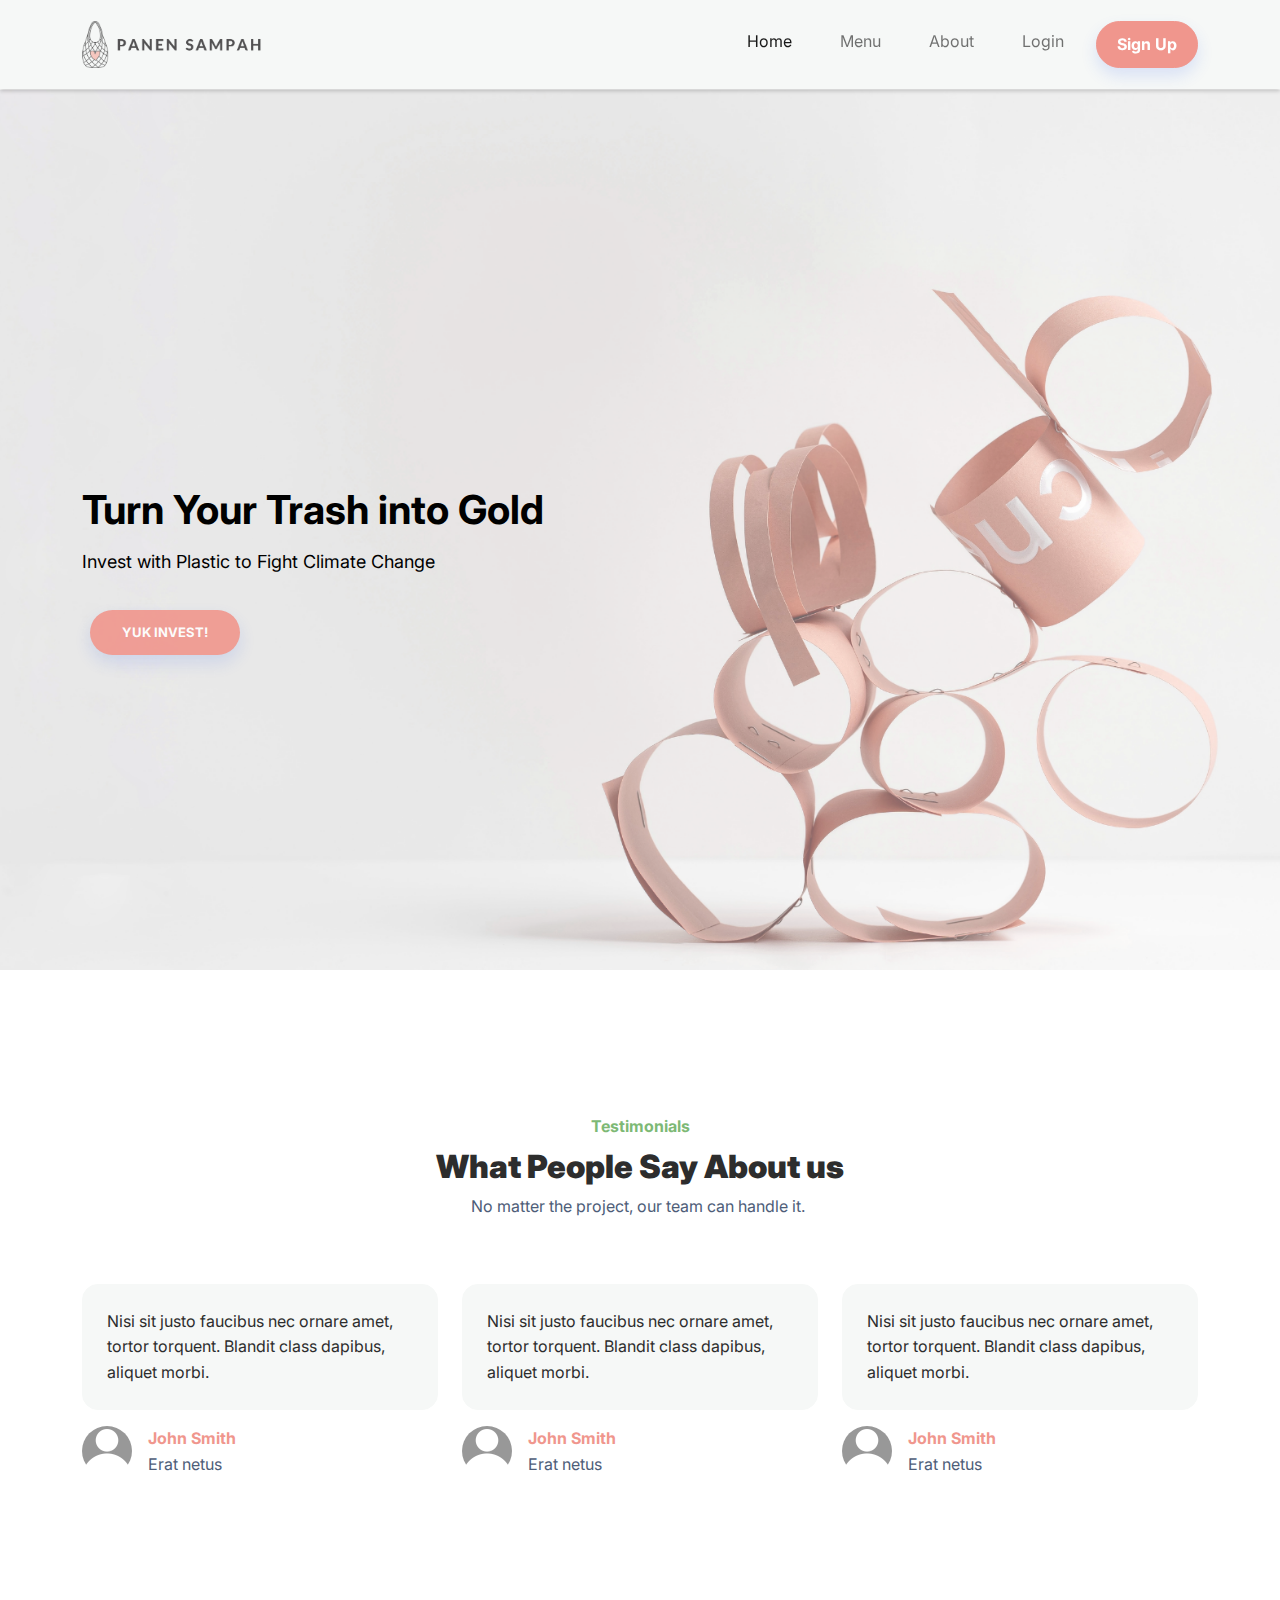
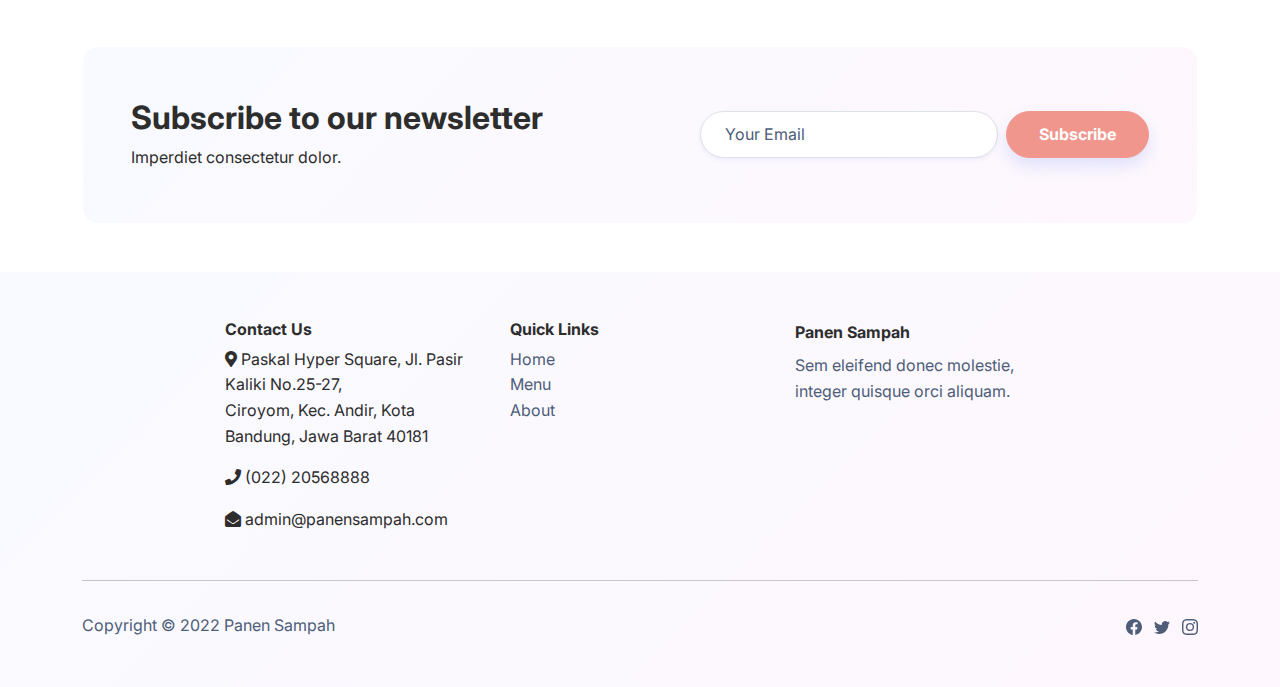
==== index.html @ e3658257 "Add files via upload" ====
<!DOCTYPE html>
<html lang="en">

<head>
    <meta charset="utf-8">
    <link rel="shortcut icon" href="assets/img/logo.png" type="image/png" />
    <meta name="viewport" content="width=device-width, initial-scale=1.0, shrink-to-fit=no">
    <title>Panen Sampah</title>
    <link rel="stylesheet" href="assets/bootstrap/bootstrap.css">
    <link rel="stylesheet" href="assets/bootstrap/bootstrap2.min.css">
    <link rel="stylesheet" href="assets/fonts/ionicons.min.css">
    <link rel="stylesheet" href="assets/fonts/fontawesome-all.min.css">
    <link rel="stylesheet" href="assets/style.css">
</head>

<body>
    <nav class="navbar navbar-light navbar-expand-lg fixed-top py-3">
        <div class="container">
            <a class="navbar-brand logo js-scroll-trigger" href="#"><img src="assets/img/logo-full.png" style="height: 47px;"></a>
            <button class="navbar-toggler" type="button" data-bs-toggle="collapse" data-bs-target="#navbarTogglerDemo02" aria-controls="navbarTogglerDemo02" aria-expanded="false" aria-label="Toggle navigation">
                <span class="navbar-toggler-icon"></span>
              </button>
            <div id="navbarTogglerDemo02"" class="collapse navbar-collapse">
                <ul class="navbar-nav ms-auto">
                    <li class="nav-item"><a class="nav-link active" href="index.html">Home</a></li>
                    <li class="nav-item"><a class="nav-link" href="menu.html">Menu</a></li>
                    <li class="nav-item"><a class="nav-link" href="about.html">About</a></li>
                    <li class="nav-item"><a class="nav-link" href="login.html">Login</a></li>
                    <li class="nav-item"><button onclick="location.href='signup.html'" class="btn btn-primary shadow ms-2" type="button" style="font-size: 16px;padding-right: 20px;padding-left: 20px;">Sign Up</button></li>
                </ul>
            </div>
        </div>
    </nav>
    
    <section class="highlight">
        <div class="container">
            <div class="row">
                <div class="col-md-8 col-xl-7">
                    <div class="intro">
                        <h1>Turn Your Trash into Gold</h1>
                        <p>Invest with Plastic to Fight Climate Change</p>
                        <a class="btn btn-primary shadow ms-2" role="button" href="/menu.html">Yuk Invest!</a>
                    </div>
                </div>
            </div>
        </div>
    </section>

    <section class="py-5 mt-5" style="background-color: white;">
        <div class="container py-5">
            <div class="row mb-5">
                <div class="col-md-8 col-xl-6 text-center mx-auto">
                    <p class="fw-bold text-success mb-2">Testimonials</p>
                    <h2 class="fw-bold"><strong>What People Say About us</strong></h2>
                    <p class="text-muted w-lg-50">No matter the project, our team can handle it.&nbsp;</p>
                </div>
            </div>
            <div class="row row-cols-1 row-cols-sm-2 row-cols-lg-3 d-sm-flex justify-content-sm-center">
                <div class="col mb-4">
                    <div class="d-flex flex-column align-items-center align-items-sm-start">
                        <p class="bg-light border rounded border-light p-4">Nisi sit justo faucibus nec ornare amet, tortor torquent. Blandit class dapibus, aliquet morbi.</p>
                        <div class="d-flex"><img class="rounded-circle flex-shrink-0 me-3 fit-cover" width="50" height="50" src="assets/img/default.jpg">
                            <div>
                                <p class="fw-bold text-primary mb-0">John Smith</p>
                                <p class="text-muted mb-0">Erat netus</p>
                            </div>
                        </div>
                    </div>
                </div>
                <div class="col mb-4">
                    <div class="d-flex flex-column align-items-center align-items-sm-start">
                        <p class="bg-light border rounded border-light p-4">Nisi sit justo faucibus nec ornare amet, tortor torquent. Blandit class dapibus, aliquet morbi.</p>
                        <div class="d-flex"><img class="rounded-circle flex-shrink-0 me-3 fit-cover" width="50" height="50" src="assets/img/default.jpg">
                            <div>
                                <p class="fw-bold text-primary mb-0">John Smith</p>
                                <p class="text-muted mb-0">Erat netus</p>
                            </div>
                        </div>
                    </div>
                </div>
                <div class="col mb-4">
                    <div class="d-flex flex-column align-items-center align-items-sm-start">
                        <p class="bg-light border rounded border-light p-4">Nisi sit justo faucibus nec ornare amet, tortor torquent. Blandit class dapibus, aliquet morbi.</p>
                        <div class="d-flex"><img class="rounded-circle flex-shrink-0 me-3 fit-cover" width="50" height="50" src="assets/img/default.jpg">
                            <div>
                                <p class="fw-bold text-primary mb-0">John Smith</p>
                                <p class="text-muted mb-0">Erat netus</p>
                            </div>
                        </div>
                    </div>
                </div>
            </div>
        </div>
    </section>
    
    <section class="py-5">
        <div class="container">
            <div class="border rounded border-white d-flex flex-column justify-content-between align-items-center flex-lg-row bg-primary-gradient p-4 p-lg-5">
                <div class="text-center text-lg-start py-3 py-lg-1">
                    <h2 class="fw-bold mb-2">Subscribe to our newsletter</h2>
                    <p class="mb-0">Imperdiet consectetur dolor.</p>
                </div>
                <form class="d-flex justify-content-center flex-wrap flex-lg-nowrap" method="post">
                    <div class="my-2"><input class="border rounded-pill shadow-sm form-control" type="email" name="email" placeholder="Your Email"></div>
                    <div class="my-2"><button class="btn btn-primary shadow ms-2" type="submit">Subscribe </button></div>
                </form>
            </div>
        </div>
    </section>

    <footer class="bg-primary-gradient">
        <div class="container py-4 py-lg-5">
            <div class="row justify-content-center">
                <div class="col-sm-4 col-md-3 col-xxl-5 text-center text-lg-start d-flex flex-column item">
                    <h3 class="fs-6 fw-bold">Contact Us</h3>
                    <ul class="list-unstyled">
                        <li><p><span><i class="fas fa-map-marker-alt"></i> Paskal Hyper Square, Jl. Pasir Kaliki No.25-27, <br>Ciroyom, Kec. Andir, Kota Bandung, Jawa Barat 40181</span></p></li>
                        <li><p><span><i class="fas fa-phone"></i> (022) 20568888</span></p></li>
                        <li><p><span><i class="fas fa-envelope-open"></i> admin@panensampah.com</span></p></li>
                    </ul>
                </div>
                <div class="col-sm-4 col-md-3 text-center text-lg-start d-flex flex-column item">
                    <h3 class="fs-6 fw-bold">Quick Links</h3>
                    <ul class="list-unstyled">
                        <li><a href="#">Home</a></li>
                        <li><a href="#">Menu</a></li>
                        <li><a href="#">About</a></li>
                    </ul>
                </div>
                <div class="col-lg-3 col-xxl-4 text-center text-lg-start d-flex flex-column align-items-center order-first align-items-lg-start order-lg-last item social">
                    <div class="fw-bold d-flex align-items-center mb-2">
                    <span>Panen Sampah</span></div>
                    <p class="text-muted copyright">Sem eleifend donec molestie, integer quisque orci aliquam.</p>
                </div>
            </div>
            <hr>
            <div class="text-muted d-flex justify-content-between align-items-center pt-3">
                <p class="mb-0">Copyright © 2022 Panen Sampah</p>
                <ul class="list-inline mb-0">
                    <li class="list-inline-item"><svg xmlns="http://www.w3.org/2000/svg" width="1em" height="1em" fill="currentColor" viewBox="0 0 16 16" class="bi bi-facebook">
                            <path d="M16 8.049c0-4.446-3.582-8.05-8-8.05C3.58 0-.002 3.603-.002 8.05c0 4.017 2.926 7.347 6.75 7.951v-5.625h-2.03V8.05H6.75V6.275c0-2.017 1.195-3.131 3.022-3.131.876 0 1.791.157 1.791.157v1.98h-1.009c-.993 0-1.303.621-1.303 1.258v1.51h2.218l-.354 2.326H9.25V16c3.824-.604 6.75-3.934 6.75-7.951z"></path>
                        </svg></li>
                    <li class="list-inline-item"><svg xmlns="http://www.w3.org/2000/svg" width="1em" height="1em" fill="currentColor" viewBox="0 0 16 16" class="bi bi-twitter">
                            <path d="M5.026 15c6.038 0 9.341-5.003 9.341-9.334 0-.14 0-.282-.006-.422A6.685 6.685 0 0 0 16 3.542a6.658 6.658 0 0 1-1.889.518 3.301 3.301 0 0 0 1.447-1.817 6.533 6.533 0 0 1-2.087.793A3.286 3.286 0 0 0 7.875 6.03a9.325 9.325 0 0 1-6.767-3.429 3.289 3.289 0 0 0 1.018 4.382A3.323 3.323 0 0 1 .64 6.575v.045a3.288 3.288 0 0 0 2.632 3.218 3.203 3.203 0 0 1-.865.115 3.23 3.23 0 0 1-.614-.057 3.283 3.283 0 0 0 3.067 2.277A6.588 6.588 0 0 1 .78 13.58a6.32 6.32 0 0 1-.78-.045A9.344 9.344 0 0 0 5.026 15z"></path>
                        </svg></li>
                    <li class="list-inline-item"><svg xmlns="http://www.w3.org/2000/svg" width="1em" height="1em" fill="currentColor" viewBox="0 0 16 16" class="bi bi-instagram">
                            <path d="M8 0C5.829 0 5.556.01 4.703.048 3.85.088 3.269.222 2.76.42a3.917 3.917 0 0 0-1.417.923A3.927 3.927 0 0 0 .42 2.76C.222 3.268.087 3.85.048 4.7.01 5.555 0 5.827 0 8.001c0 2.172.01 2.444.048 3.297.04.852.174 1.433.372 1.942.205.526.478.972.923 1.417.444.445.89.719 1.416.923.51.198 1.09.333 1.942.372C5.555 15.99 5.827 16 8 16s2.444-.01 3.298-.048c.851-.04 1.434-.174 1.943-.372a3.916 3.916 0 0 0 1.416-.923c.445-.445.718-.891.923-1.417.197-.509.332-1.09.372-1.942C15.99 10.445 16 10.173 16 8s-.01-2.445-.048-3.299c-.04-.851-.175-1.433-.372-1.941a3.926 3.926 0 0 0-.923-1.417A3.911 3.911 0 0 0 13.24.42c-.51-.198-1.092-.333-1.943-.372C10.443.01 10.172 0 7.998 0h.003zm-.717 1.442h.718c2.136 0 2.389.007 3.232.046.78.035 1.204.166 1.486.275.373.145.64.319.92.599.28.28.453.546.598.92.11.281.24.705.275 1.485.039.843.047 1.096.047 3.231s-.008 2.389-.047 3.232c-.035.78-.166 1.203-.275 1.485a2.47 2.47 0 0 1-.599.919c-.28.28-.546.453-.92.598-.28.11-.704.24-1.485.276-.843.038-1.096.047-3.232.047s-2.39-.009-3.233-.047c-.78-.036-1.203-.166-1.485-.276a2.478 2.478 0 0 1-.92-.598 2.48 2.48 0 0 1-.6-.92c-.109-.281-.24-.705-.275-1.485-.038-.843-.046-1.096-.046-3.233 0-2.136.008-2.388.046-3.231.036-.78.166-1.204.276-1.486.145-.373.319-.64.599-.92.28-.28.546-.453.92-.598.282-.11.705-.24 1.485-.276.738-.034 1.024-.044 2.515-.045v.002zm4.988 1.328a.96.96 0 1 0 0 1.92.96.96 0 0 0 0-1.92zm-4.27 1.122a4.109 4.109 0 1 0 0 8.217 4.109 4.109 0 0 0 0-8.217zm0 1.441a2.667 2.667 0 1 1 0 5.334 2.667 2.667 0 0 1 0-5.334z"></path>
                        </svg></li>
                </ul>
            </div>
        </div>
    </footer>

    <script src="https://cdn.jsdelivr.net/npm/bootstrap@5.1.3/dist/js/bootstrap.bundle.min.js" integrity="sha384-ka7Sk0Gln4gmtz2MlQnikT1wXgYsOg+OMhuP+IlRH9sENBO0LRn5q+8nbTov4+1p" crossorigin="anonymous"></script>
</body>

</html>
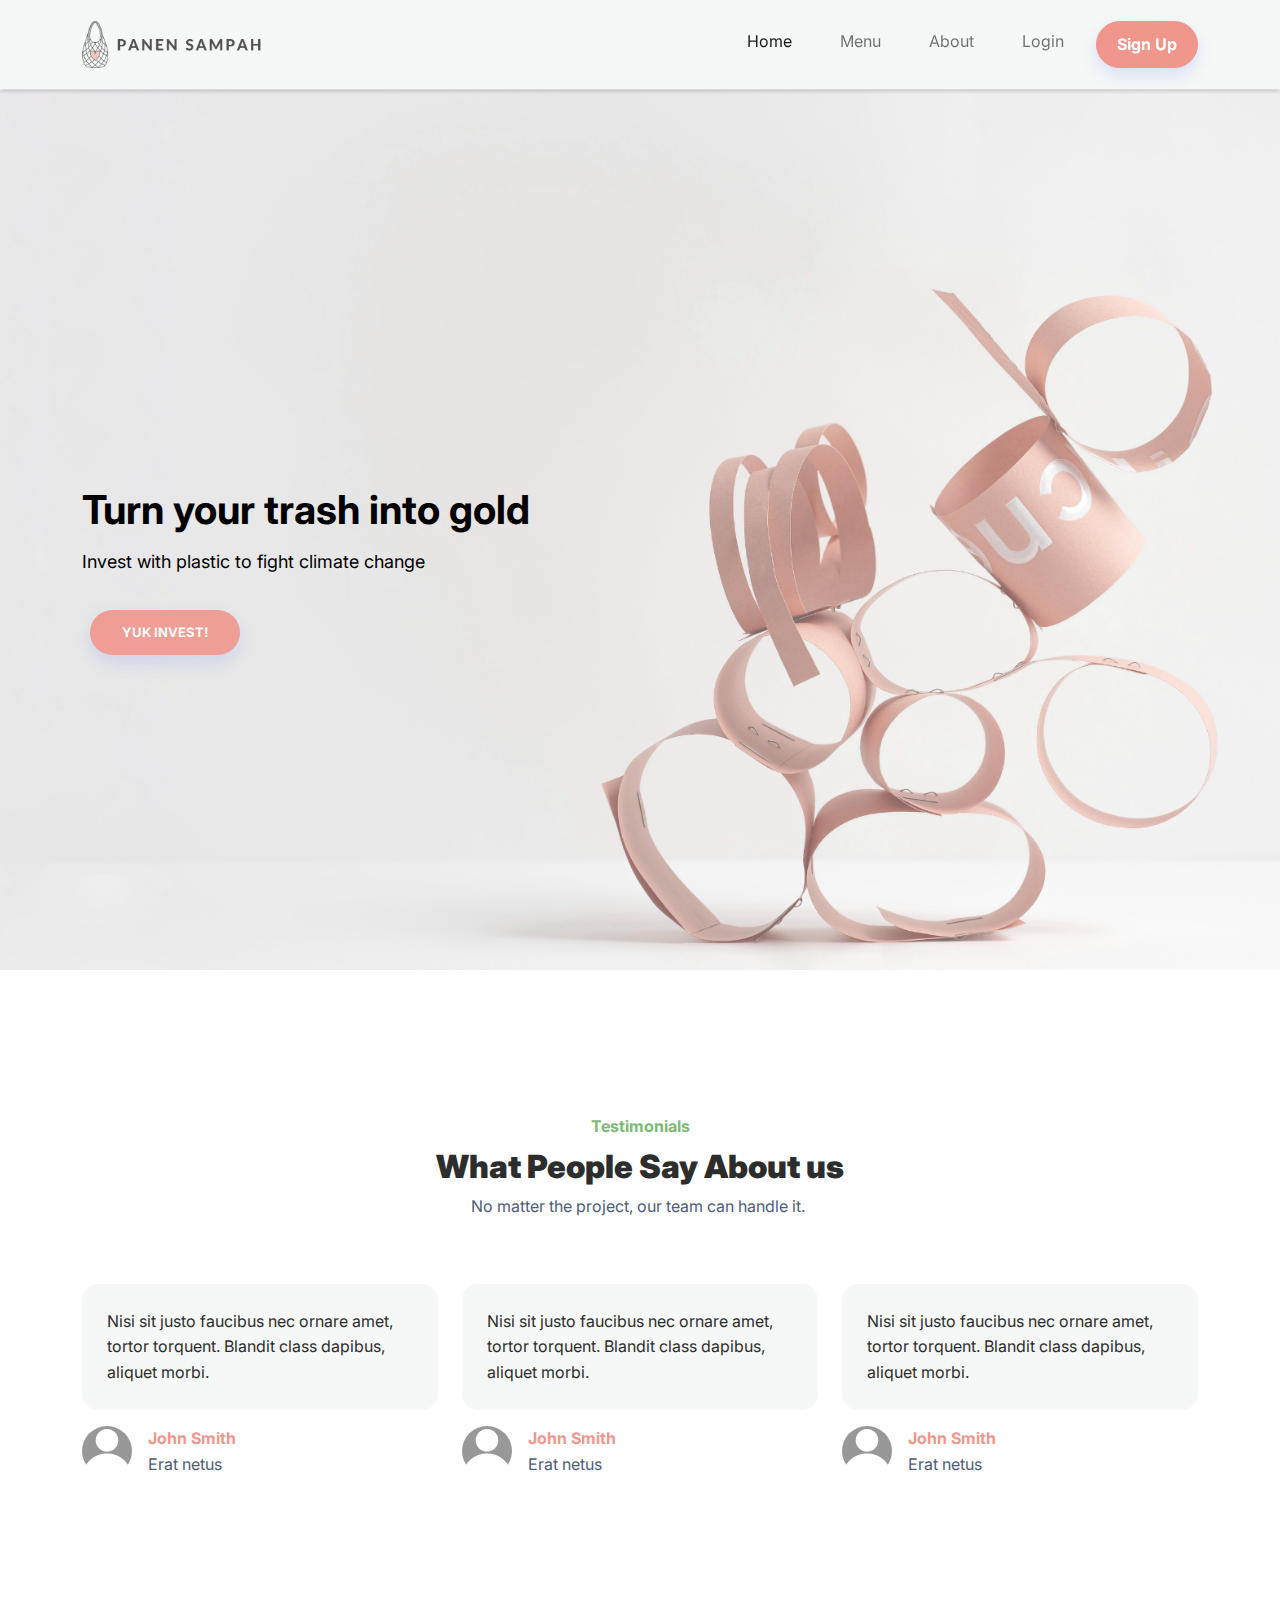
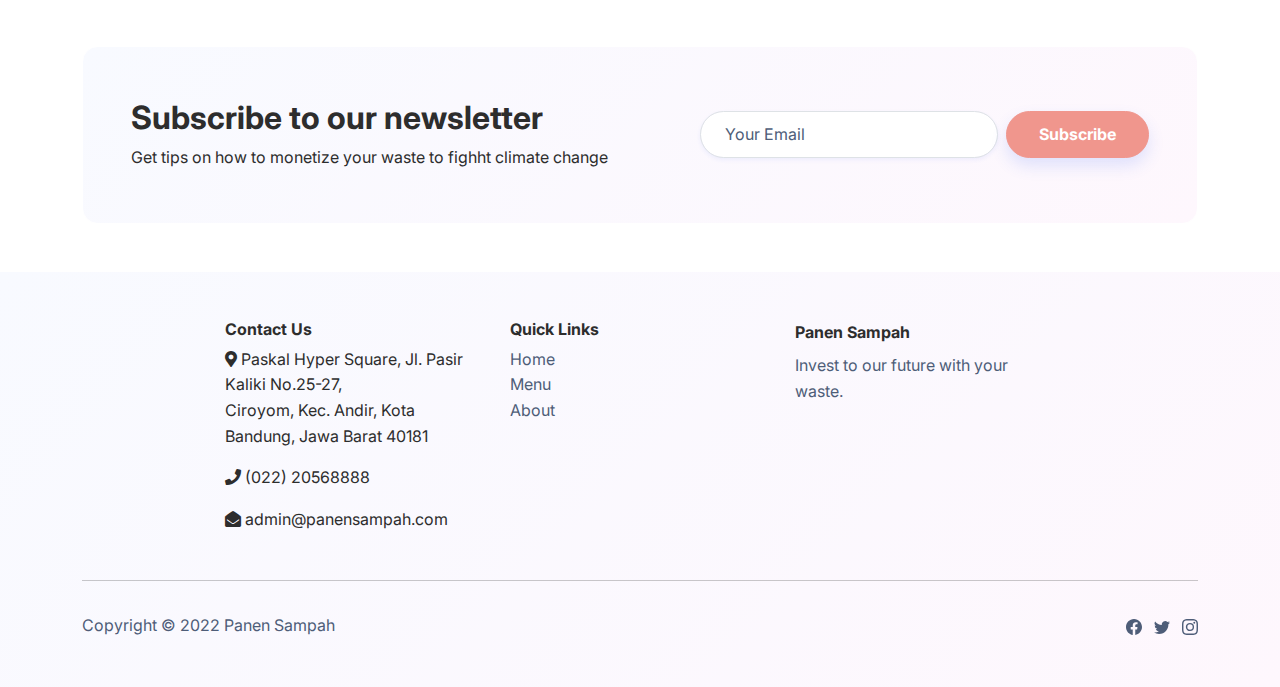
==== commit e52138ef: "benerin beberapa" ====
--- a/index.html
+++ b/index.html
@@ -37,8 +37,8 @@
             <div class="row">
                 <div class="col-md-8 col-xl-7">
                     <div class="intro">
-                        <h1>Turn Your Trash into Gold</h1>
-                        <p>Invest with Plastic to Fight Climate Change</p>
+                        <h1>Turn your trash into gold</h1>
+                        <p>Invest with plastic to fight climate change</p>
                         <a class="btn btn-primary shadow ms-2" role="button" href="/menu.html">Yuk Invest!</a>
                     </div>
                 </div>
@@ -98,7 +98,7 @@
             <div class="border rounded border-white d-flex flex-column justify-content-between align-items-center flex-lg-row bg-primary-gradient p-4 p-lg-5">
                 <div class="text-center text-lg-start py-3 py-lg-1">
                     <h2 class="fw-bold mb-2">Subscribe to our newsletter</h2>
-                    <p class="mb-0">Imperdiet consectetur dolor.</p>
+                    <p class="mb-0">Get tips on how to monetize your waste to fighht climate change</p>
                 </div>
                 <form class="d-flex justify-content-center flex-wrap flex-lg-nowrap" method="post">
                     <div class="my-2"><input class="border rounded-pill shadow-sm form-control" type="email" name="email" placeholder="Your Email"></div>
@@ -130,7 +130,7 @@
                 <div class="col-lg-3 col-xxl-4 text-center text-lg-start d-flex flex-column align-items-center order-first align-items-lg-start order-lg-last item social">
                     <div class="fw-bold d-flex align-items-center mb-2">
                     <span>Panen Sampah</span></div>
-                    <p class="text-muted copyright">Sem eleifend donec molestie, integer quisque orci aliquam.</p>
+                    <p class="text-muted copyright">Invest to our future with your waste.</p>
                 </div>
             </div>
             <hr>
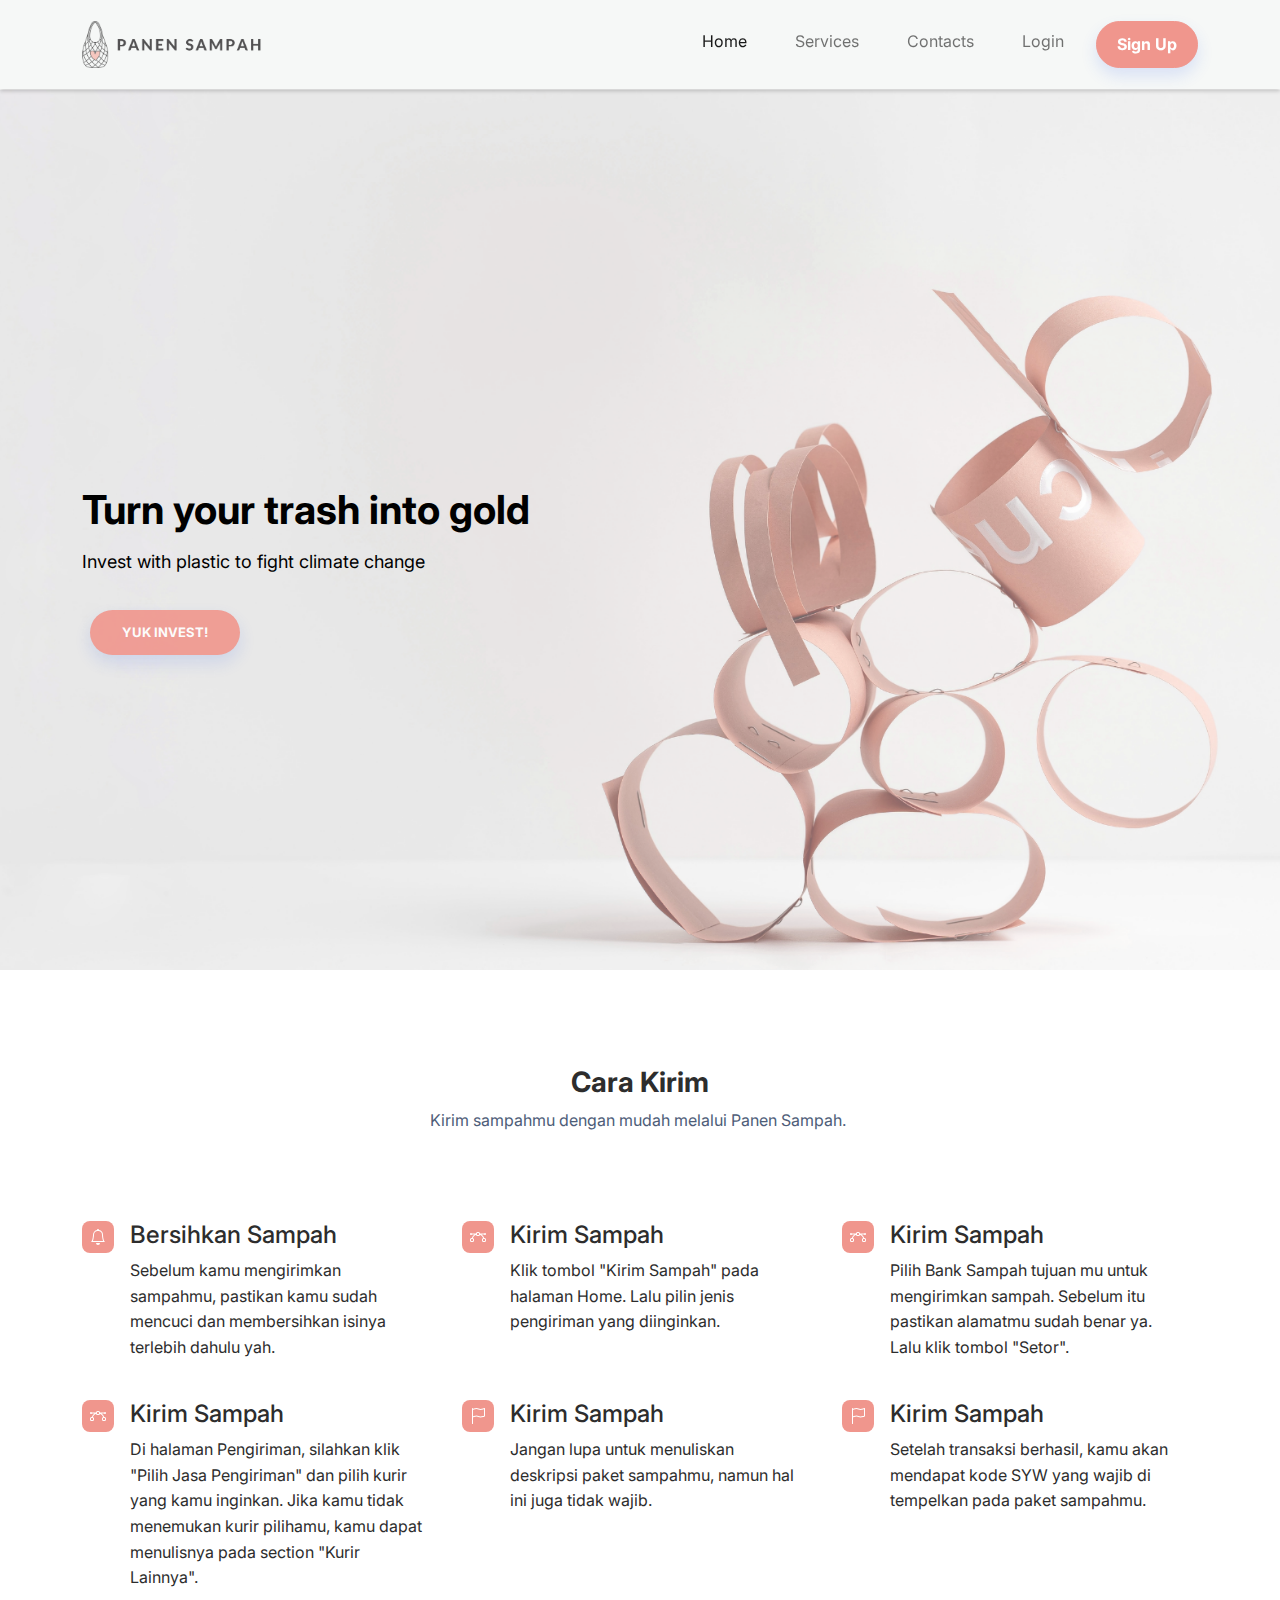
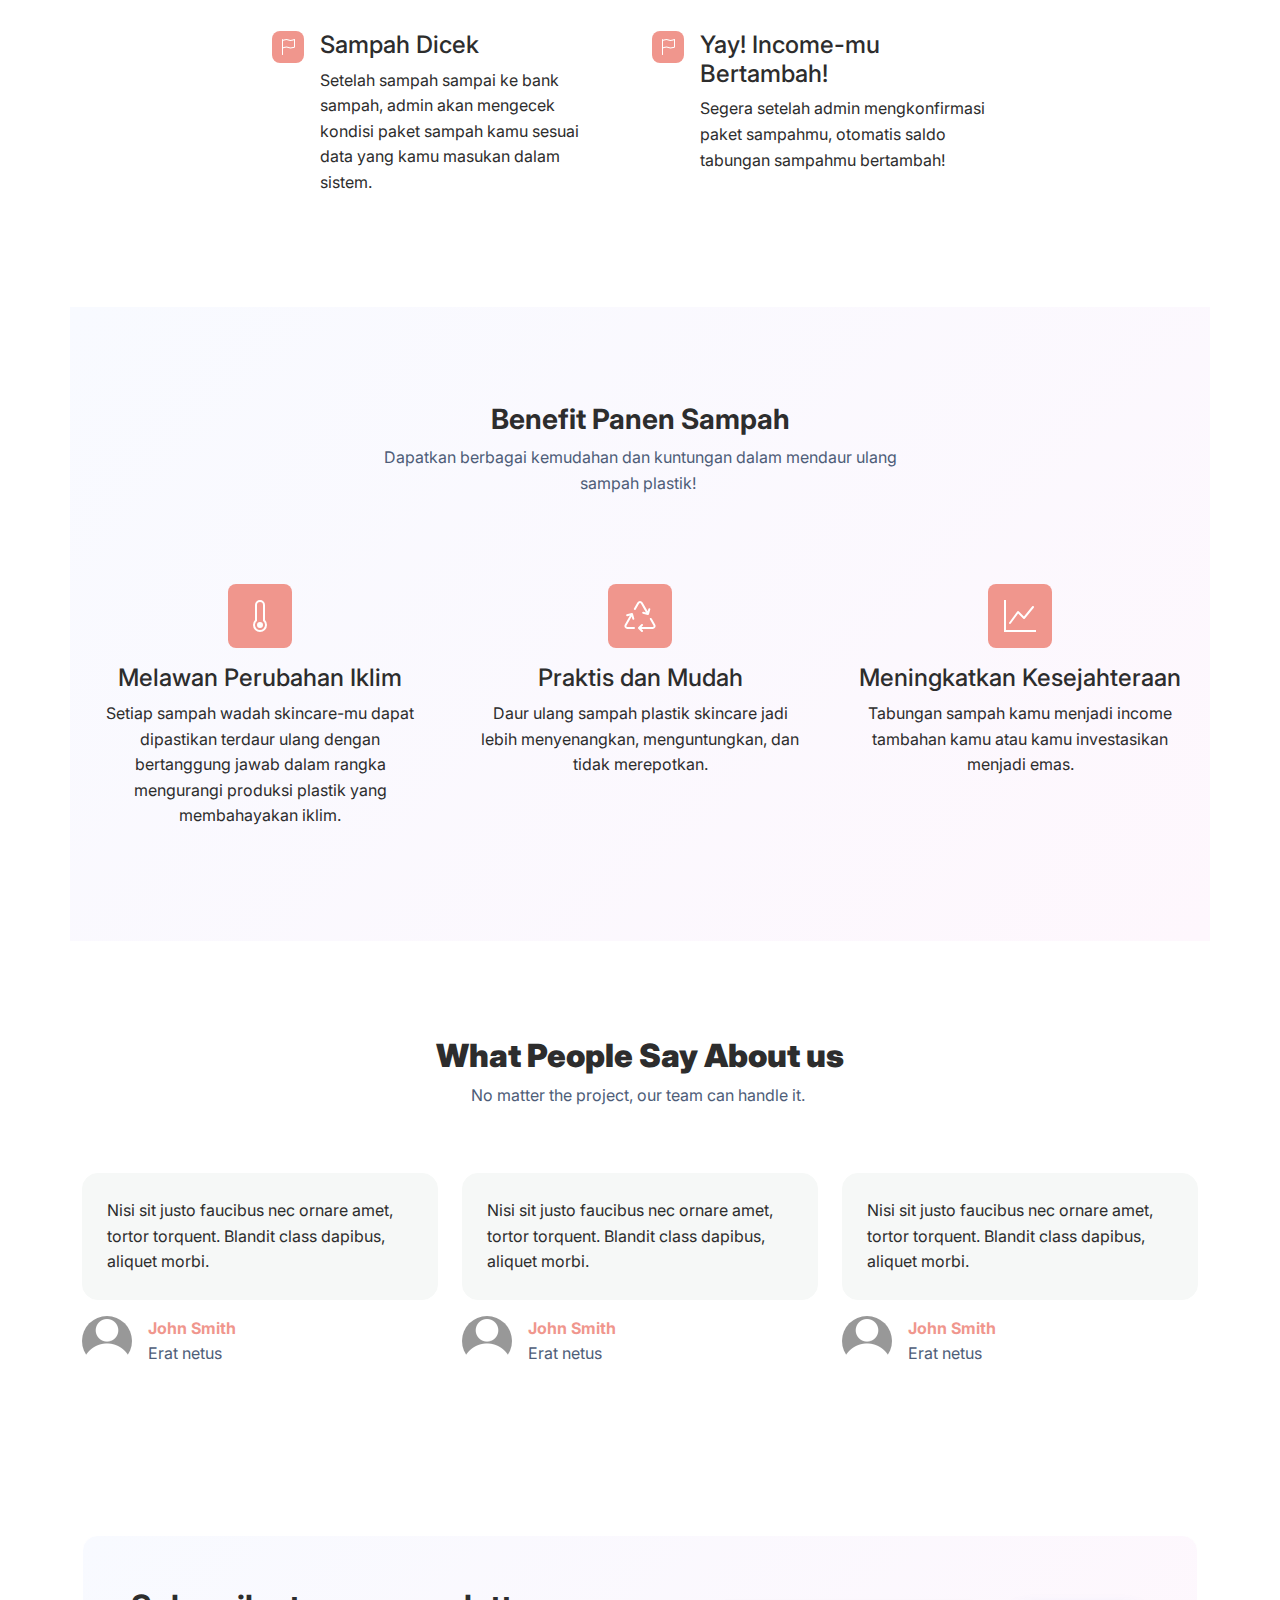
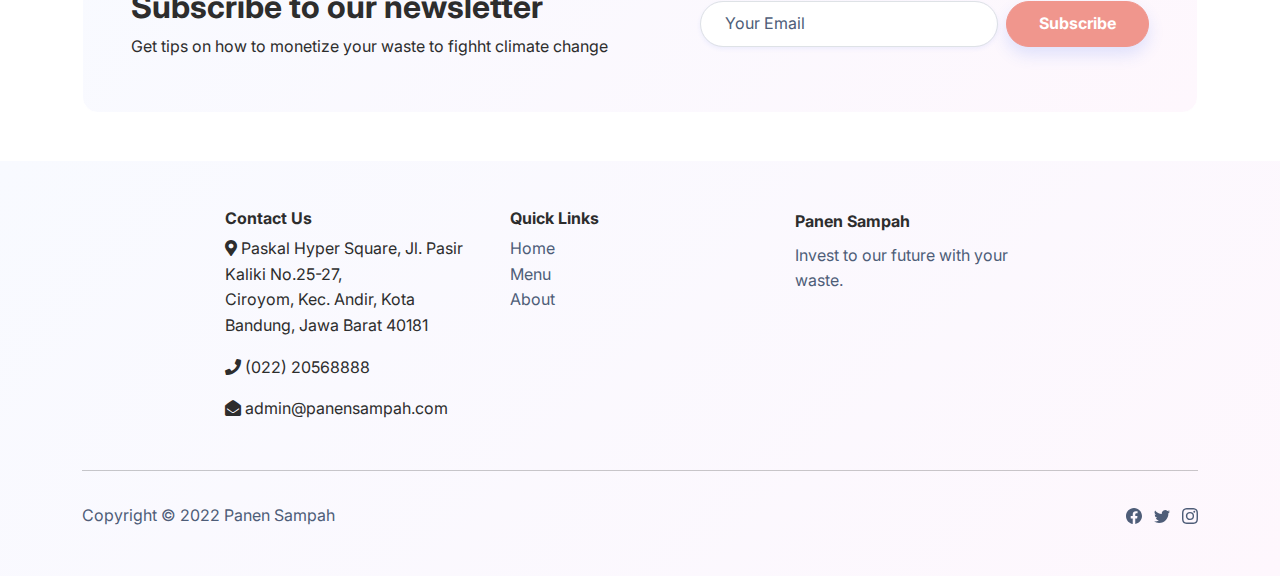
==== commit 28b03b37: "update" ====
--- a/index.html
+++ b/index.html
@@ -23,8 +23,8 @@
             <div id="navbarTogglerDemo02"" class="collapse navbar-collapse">
                 <ul class="navbar-nav ms-auto">
                     <li class="nav-item"><a class="nav-link active" href="index.html">Home</a></li>
-                    <li class="nav-item"><a class="nav-link" href="menu.html">Menu</a></li>
-                    <li class="nav-item"><a class="nav-link" href="about.html">About</a></li>
+                    <li class="nav-item"><a class="nav-link" href="#">Services</a></li>
+                    <li class="nav-item"><a class="nav-link" href="about.html">Contacts</a></li>
                     <li class="nav-item"><a class="nav-link" href="login.html">Login</a></li>
                     <li class="nav-item"><button onclick="location.href='signup.html'" class="btn btn-primary shadow ms-2" type="button" style="font-size: 16px;padding-right: 20px;padding-left: 20px;">Sign Up</button></li>
                 </ul>
@@ -46,11 +46,168 @@
         </div>
     </section>
 
-    <section class="py-5 mt-5" style="background-color: white;">
+    <div class="container py-4 py-xl-5">
+        <div class="row" style="padding-top: 48px;">
+            <div class="col-md-8 col-xl-6 text-center mx-auto">
+                <h3 class="fw-bold">Cara Kirim</h3>
+                <p class="text-muted w-lg-50">Kirim sampahmu dengan mudah melalui Panen Sampah.&nbsp;</p>
+            </div>
+        </div>
+        <div class="row gy-4 row-cols-1 row-cols-md-2 row-cols-xl-3 justify-content-center" style="margin: 0px -12px 0px;padding-top: 48px; padding-bottom: 48px;">
+            <div class="col">
+                <div class="d-flex">
+                    <div class="bs-icon-sm bs-icon-rounded bs-icon-primary d-flex flex-shrink-0 justify-content-center align-items-center d-inline-block mb-3 bs-icon"><svg xmlns="http://www.w3.org/2000/svg" width="1em" height="1em" fill="currentColor" viewBox="0 0 16 16" class="bi bi-bell">
+                            <path d="M8 16a2 2 0 0 0 2-2H6a2 2 0 0 0 2 2zM8 1.918l-.797.161A4.002 4.002 0 0 0 4 6c0 .628-.134 2.197-.459 3.742-.16.767-.376 1.566-.663 2.258h10.244c-.287-.692-.502-1.49-.663-2.258C12.134 8.197 12 6.628 12 6a4.002 4.002 0 0 0-3.203-3.92L8 1.917zM14.22 12c.223.447.481.801.78 1H1c.299-.199.557-.553.78-1C2.68 10.2 3 6.88 3 6c0-2.42 1.72-4.44 4.005-4.901a1 1 0 1 1 1.99 0A5.002 5.002 0 0 1 13 6c0 .88.32 4.2 1.22 6z"></path>
+                        </svg></div>
+                    <div class="px-3">
+                        <h4>Bersihkan Sampah</h4>
+                        <p>Sebelum kamu mengirimkan sampahmu, pastikan kamu sudah mencuci dan membersihkan isinya terlebih dahulu yah.</p>
+                    </div>
+                </div>
+            </div>
+            <div class="col">
+                <div class="d-flex">
+                    <div class="bs-icon-sm bs-icon-rounded bs-icon-primary d-flex flex-shrink-0 justify-content-center align-items-center d-inline-block mb-3 bs-icon"><svg xmlns="http://www.w3.org/2000/svg" width="1em" height="1em" fill="currentColor" viewBox="0 0 16 16" class="bi bi-bezier">
+                            <path fill-rule="evenodd" d="M0 10.5A1.5 1.5 0 0 1 1.5 9h1A1.5 1.5 0 0 1 4 10.5v1A1.5 1.5 0 0 1 2.5 13h-1A1.5 1.5 0 0 1 0 11.5v-1zm1.5-.5a.5.5 0 0 0-.5.5v1a.5.5 0 0 0 .5.5h1a.5.5 0 0 0 .5-.5v-1a.5.5 0 0 0-.5-.5h-1zm10.5.5A1.5 1.5 0 0 1 13.5 9h1a1.5 1.5 0 0 1 1.5 1.5v1a1.5 1.5 0 0 1-1.5 1.5h-1a1.5 1.5 0 0 1-1.5-1.5v-1zm1.5-.5a.5.5 0 0 0-.5.5v1a.5.5 0 0 0 .5.5h1a.5.5 0 0 0 .5-.5v-1a.5.5 0 0 0-.5-.5h-1zM6 4.5A1.5 1.5 0 0 1 7.5 3h1A1.5 1.5 0 0 1 10 4.5v1A1.5 1.5 0 0 1 8.5 7h-1A1.5 1.5 0 0 1 6 5.5v-1zM7.5 4a.5.5 0 0 0-.5.5v1a.5.5 0 0 0 .5.5h1a.5.5 0 0 0 .5-.5v-1a.5.5 0 0 0-.5-.5h-1z"></path>
+                            <path d="M6 4.5H1.866a1 1 0 1 0 0 1h2.668A6.517 6.517 0 0 0 1.814 9H2.5c.123 0 .244.015.358.043a5.517 5.517 0 0 1 3.185-3.185A1.503 1.503 0 0 1 6 5.5v-1zm3.957 1.358A1.5 1.5 0 0 0 10 5.5v-1h4.134a1 1 0 1 1 0 1h-2.668a6.517 6.517 0 0 1 2.72 3.5H13.5c-.123 0-.243.015-.358.043a5.517 5.517 0 0 0-3.185-3.185z"></path>
+                        </svg></div>
+                    <div class="px-3">
+                        <h4>Kirim Sampah</h4>
+                        <p>Klik tombol "Kirim Sampah" pada halaman Home. Lalu pilin jenis pengiriman yang diinginkan.</p>
+                    </div>
+                </div>
+            </div>
+            <div class="col">
+                <div class="d-flex">
+                    <div class="bs-icon-sm bs-icon-rounded bs-icon-primary d-flex flex-shrink-0 justify-content-center align-items-center d-inline-block mb-3 bs-icon"><svg xmlns="http://www.w3.org/2000/svg" width="1em" height="1em" fill="currentColor" viewBox="0 0 16 16" class="bi bi-bezier">
+                            <path fill-rule="evenodd" d="M0 10.5A1.5 1.5 0 0 1 1.5 9h1A1.5 1.5 0 0 1 4 10.5v1A1.5 1.5 0 0 1 2.5 13h-1A1.5 1.5 0 0 1 0 11.5v-1zm1.5-.5a.5.5 0 0 0-.5.5v1a.5.5 0 0 0 .5.5h1a.5.5 0 0 0 .5-.5v-1a.5.5 0 0 0-.5-.5h-1zm10.5.5A1.5 1.5 0 0 1 13.5 9h1a1.5 1.5 0 0 1 1.5 1.5v1a1.5 1.5 0 0 1-1.5 1.5h-1a1.5 1.5 0 0 1-1.5-1.5v-1zm1.5-.5a.5.5 0 0 0-.5.5v1a.5.5 0 0 0 .5.5h1a.5.5 0 0 0 .5-.5v-1a.5.5 0 0 0-.5-.5h-1zM6 4.5A1.5 1.5 0 0 1 7.5 3h1A1.5 1.5 0 0 1 10 4.5v1A1.5 1.5 0 0 1 8.5 7h-1A1.5 1.5 0 0 1 6 5.5v-1zM7.5 4a.5.5 0 0 0-.5.5v1a.5.5 0 0 0 .5.5h1a.5.5 0 0 0 .5-.5v-1a.5.5 0 0 0-.5-.5h-1z"></path>
+                            <path d="M6 4.5H1.866a1 1 0 1 0 0 1h2.668A6.517 6.517 0 0 0 1.814 9H2.5c.123 0 .244.015.358.043a5.517 5.517 0 0 1 3.185-3.185A1.503 1.503 0 0 1 6 5.5v-1zm3.957 1.358A1.5 1.5 0 0 0 10 5.5v-1h4.134a1 1 0 1 1 0 1h-2.668a6.517 6.517 0 0 1 2.72 3.5H13.5c-.123 0-.243.015-.358.043a5.517 5.517 0 0 0-3.185-3.185z"></path>
+                        </svg></div>
+                    <div class="px-3">
+                        <h4>Kirim Sampah</h4>
+                        <p>Pilih Bank Sampah tujuan mu untuk
+                            mengirimkan sampah. Sebelum itu pastikan
+                            alamatmu sudah benar ya. Lalu klik tombol
+                            "Setor".</p>
+                    </div>
+                </div>
+            </div>
+            <div class="col">
+                <div class="d-flex">
+                    <div class="bs-icon-sm bs-icon-rounded bs-icon-primary d-flex flex-shrink-0 justify-content-center align-items-center d-inline-block mb-3 bs-icon"><svg xmlns="http://www.w3.org/2000/svg" width="1em" height="1em" fill="currentColor" viewBox="0 0 16 16" class="bi bi-bezier">
+                            <path fill-rule="evenodd" d="M0 10.5A1.5 1.5 0 0 1 1.5 9h1A1.5 1.5 0 0 1 4 10.5v1A1.5 1.5 0 0 1 2.5 13h-1A1.5 1.5 0 0 1 0 11.5v-1zm1.5-.5a.5.5 0 0 0-.5.5v1a.5.5 0 0 0 .5.5h1a.5.5 0 0 0 .5-.5v-1a.5.5 0 0 0-.5-.5h-1zm10.5.5A1.5 1.5 0 0 1 13.5 9h1a1.5 1.5 0 0 1 1.5 1.5v1a1.5 1.5 0 0 1-1.5 1.5h-1a1.5 1.5 0 0 1-1.5-1.5v-1zm1.5-.5a.5.5 0 0 0-.5.5v1a.5.5 0 0 0 .5.5h1a.5.5 0 0 0 .5-.5v-1a.5.5 0 0 0-.5-.5h-1zM6 4.5A1.5 1.5 0 0 1 7.5 3h1A1.5 1.5 0 0 1 10 4.5v1A1.5 1.5 0 0 1 8.5 7h-1A1.5 1.5 0 0 1 6 5.5v-1zM7.5 4a.5.5 0 0 0-.5.5v1a.5.5 0 0 0 .5.5h1a.5.5 0 0 0 .5-.5v-1a.5.5 0 0 0-.5-.5h-1z"></path>
+                            <path d="M6 4.5H1.866a1 1 0 1 0 0 1h2.668A6.517 6.517 0 0 0 1.814 9H2.5c.123 0 .244.015.358.043a5.517 5.517 0 0 1 3.185-3.185A1.503 1.503 0 0 1 6 5.5v-1zm3.957 1.358A1.5 1.5 0 0 0 10 5.5v-1h4.134a1 1 0 1 1 0 1h-2.668a6.517 6.517 0 0 1 2.72 3.5H13.5c-.123 0-.243.015-.358.043a5.517 5.517 0 0 0-3.185-3.185z"></path>
+                        </svg></div>
+                    <div class="px-3">
+                        <h4>Kirim Sampah</h4>
+                        <p>Di halaman Pengiriman, silahkan klik "Pilih Jasa
+                            Pengiriman" dan pilih kurir yang kamu
+                            inginkan. Jika kamu tidak menemukan kurir
+                            pilihamu, kamu dapat menulisnya pada
+                            section "Kurir Lainnya".</p>
+                    </div>
+                </div>
+            </div>
+            <div class="col">
+                <div class="d-flex">
+                    <div class="bs-icon-sm bs-icon-rounded bs-icon-primary d-flex flex-shrink-0 justify-content-center align-items-center d-inline-block mb-3 bs-icon"><svg xmlns="http://www.w3.org/2000/svg" width="1em" height="1em" fill="currentColor" viewBox="0 0 16 16" class="bi bi-flag">
+                            <path d="M14.778.085A.5.5 0 0 1 15 .5V8a.5.5 0 0 1-.314.464L14.5 8l.186.464-.003.001-.006.003-.023.009a12.435 12.435 0 0 1-.397.15c-.264.095-.631.223-1.047.35-.816.252-1.879.523-2.71.523-.847 0-1.548-.28-2.158-.525l-.028-.01C7.68 8.71 7.14 8.5 6.5 8.5c-.7 0-1.638.23-2.437.477A19.626 19.626 0 0 0 3 9.342V15.5a.5.5 0 0 1-1 0V.5a.5.5 0 0 1 1 0v.282c.226-.079.496-.17.79-.26C4.606.272 5.67 0 6.5 0c.84 0 1.524.277 2.121.519l.043.018C9.286.788 9.828 1 10.5 1c.7 0 1.638-.23 2.437-.477a19.587 19.587 0 0 0 1.349-.476l.019-.007.004-.002h.001M14 1.221c-.22.078-.48.167-.766.255-.81.252-1.872.523-2.734.523-.886 0-1.592-.286-2.203-.534l-.008-.003C7.662 1.21 7.139 1 6.5 1c-.669 0-1.606.229-2.415.478A21.294 21.294 0 0 0 3 1.845v6.433c.22-.078.48-.167.766-.255C4.576 7.77 5.638 7.5 6.5 7.5c.847 0 1.548.28 2.158.525l.028.01C9.32 8.29 9.86 8.5 10.5 8.5c.668 0 1.606-.229 2.415-.478A21.317 21.317 0 0 0 14 7.655V1.222z"></path>
+                        </svg></div>
+                    <div class="px-3">
+                        <h4>Kirim Sampah</h4>
+                        <p>Jangan lupa untuk menuliskan deskripsi paket
+                            sampahmu, namun hal ini juga tidak wajib.</p>
+                    </div>
+                </div>
+            </div>
+            <div class="col">
+                <div class="d-flex">
+                    <div class="bs-icon-sm bs-icon-rounded bs-icon-primary d-flex flex-shrink-0 justify-content-center align-items-center d-inline-block mb-3 bs-icon"><svg xmlns="http://www.w3.org/2000/svg" width="1em" height="1em" fill="currentColor" viewBox="0 0 16 16" class="bi bi-flag">
+                            <path d="M14.778.085A.5.5 0 0 1 15 .5V8a.5.5 0 0 1-.314.464L14.5 8l.186.464-.003.001-.006.003-.023.009a12.435 12.435 0 0 1-.397.15c-.264.095-.631.223-1.047.35-.816.252-1.879.523-2.71.523-.847 0-1.548-.28-2.158-.525l-.028-.01C7.68 8.71 7.14 8.5 6.5 8.5c-.7 0-1.638.23-2.437.477A19.626 19.626 0 0 0 3 9.342V15.5a.5.5 0 0 1-1 0V.5a.5.5 0 0 1 1 0v.282c.226-.079.496-.17.79-.26C4.606.272 5.67 0 6.5 0c.84 0 1.524.277 2.121.519l.043.018C9.286.788 9.828 1 10.5 1c.7 0 1.638-.23 2.437-.477a19.587 19.587 0 0 0 1.349-.476l.019-.007.004-.002h.001M14 1.221c-.22.078-.48.167-.766.255-.81.252-1.872.523-2.734.523-.886 0-1.592-.286-2.203-.534l-.008-.003C7.662 1.21 7.139 1 6.5 1c-.669 0-1.606.229-2.415.478A21.294 21.294 0 0 0 3 1.845v6.433c.22-.078.48-.167.766-.255C4.576 7.77 5.638 7.5 6.5 7.5c.847 0 1.548.28 2.158.525l.028.01C9.32 8.29 9.86 8.5 10.5 8.5c.668 0 1.606-.229 2.415-.478A21.317 21.317 0 0 0 14 7.655V1.222z"></path>
+                        </svg></div>
+                    <div class="px-3">
+                        <h4>Kirim Sampah</h4>
+                        <p>Setelah transaksi berhasil, kamu akan
+                            mendapat kode SYW yang wajib di tempelkan
+                            pada paket sampahmu.</p>
+                    </div>
+                </div>
+            </div>
+            <div class="col">
+                <div class="d-flex">
+                    <div class="bs-icon-sm bs-icon-rounded bs-icon-primary d-flex flex-shrink-0 justify-content-center align-items-center d-inline-block mb-3 bs-icon"><svg xmlns="http://www.w3.org/2000/svg" width="1em" height="1em" fill="currentColor" viewBox="0 0 16 16" class="bi bi-flag">
+                            <path d="M14.778.085A.5.5 0 0 1 15 .5V8a.5.5 0 0 1-.314.464L14.5 8l.186.464-.003.001-.006.003-.023.009a12.435 12.435 0 0 1-.397.15c-.264.095-.631.223-1.047.35-.816.252-1.879.523-2.71.523-.847 0-1.548-.28-2.158-.525l-.028-.01C7.68 8.71 7.14 8.5 6.5 8.5c-.7 0-1.638.23-2.437.477A19.626 19.626 0 0 0 3 9.342V15.5a.5.5 0 0 1-1 0V.5a.5.5 0 0 1 1 0v.282c.226-.079.496-.17.79-.26C4.606.272 5.67 0 6.5 0c.84 0 1.524.277 2.121.519l.043.018C9.286.788 9.828 1 10.5 1c.7 0 1.638-.23 2.437-.477a19.587 19.587 0 0 0 1.349-.476l.019-.007.004-.002h.001M14 1.221c-.22.078-.48.167-.766.255-.81.252-1.872.523-2.734.523-.886 0-1.592-.286-2.203-.534l-.008-.003C7.662 1.21 7.139 1 6.5 1c-.669 0-1.606.229-2.415.478A21.294 21.294 0 0 0 3 1.845v6.433c.22-.078.48-.167.766-.255C4.576 7.77 5.638 7.5 6.5 7.5c.847 0 1.548.28 2.158.525l.028.01C9.32 8.29 9.86 8.5 10.5 8.5c.668 0 1.606-.229 2.415-.478A21.317 21.317 0 0 0 14 7.655V1.222z"></path>
+                        </svg></div>
+                    <div class="px-3">
+                        <h4>Sampah Dicek</h4>
+                        <p>Setelah sampah sampai ke bank sampah, admin akan mengecek kondisi paket sampah kamu sesuai data yang kamu masukan dalam sistem.</p>
+                    </div>
+                </div>
+            </div>
+            <div class="col">
+                <div class="d-flex">
+                    <div class="bs-icon-sm bs-icon-rounded bs-icon-primary d-flex flex-shrink-0 justify-content-center align-items-center d-inline-block mb-3 bs-icon"><svg xmlns="http://www.w3.org/2000/svg" width="1em" height="1em" fill="currentColor" viewBox="0 0 16 16" class="bi bi-flag">
+                            <path d="M14.778.085A.5.5 0 0 1 15 .5V8a.5.5 0 0 1-.314.464L14.5 8l.186.464-.003.001-.006.003-.023.009a12.435 12.435 0 0 1-.397.15c-.264.095-.631.223-1.047.35-.816.252-1.879.523-2.71.523-.847 0-1.548-.28-2.158-.525l-.028-.01C7.68 8.71 7.14 8.5 6.5 8.5c-.7 0-1.638.23-2.437.477A19.626 19.626 0 0 0 3 9.342V15.5a.5.5 0 0 1-1 0V.5a.5.5 0 0 1 1 0v.282c.226-.079.496-.17.79-.26C4.606.272 5.67 0 6.5 0c.84 0 1.524.277 2.121.519l.043.018C9.286.788 9.828 1 10.5 1c.7 0 1.638-.23 2.437-.477a19.587 19.587 0 0 0 1.349-.476l.019-.007.004-.002h.001M14 1.221c-.22.078-.48.167-.766.255-.81.252-1.872.523-2.734.523-.886 0-1.592-.286-2.203-.534l-.008-.003C7.662 1.21 7.139 1 6.5 1c-.669 0-1.606.229-2.415.478A21.294 21.294 0 0 0 3 1.845v6.433c.22-.078.48-.167.766-.255C4.576 7.77 5.638 7.5 6.5 7.5c.847 0 1.548.28 2.158.525l.028.01C9.32 8.29 9.86 8.5 10.5 8.5c.668 0 1.606-.229 2.415-.478A21.317 21.317 0 0 0 14 7.655V1.222z"></path>
+                        </svg></div>
+                    <div class="px-3">
+                        <h4>Yay! Income-mu Bertambah!</h4>
+                        <p>Segera setelah admin mengkonfirmasi paket sampahmu, otomatis saldo tabungan sampahmu bertambah!</p>
+                    </div>
+                </div>
+            </div>
+        </div>
+    </div>
+
+    <div class="container py-4 py-xl-5 bg-primary-gradient">
+        <div class="row" style="padding-top: 48px;">
+            <div class="col-md-8 col-xl-6 text-center mx-auto">
+                <h3 class="fw-bold">Benefit Panen Sampah</h3>
+                <p class="text-muted w-lg-50">Dapatkan berbagai kemudahan dan kuntungan dalam mendaur ulang sampah plastik!&nbsp;</p>
+            </div>
+        </div>
+        <div class="row gy-4 row-cols-1 row-cols-md-2 row-cols-xl-3" style="margin: 0px -12px 0px;padding-top: 48px; padding-bottom: 48px;">
+            <div class="col">
+                <div class="text-center d-flex flex-column align-items-center align-items-xl-center">
+                    <div class="bs-icon-lg bs-icon-rounded bs-icon-primary d-flex flex-shrink-0 justify-content-center align-items-center d-inline-block mb-3 bs-icon lg"><svg xmlns="http://www.w3.org/2000/svg" width="1em" height="1em" fill="currentColor" viewBox="0 0 16 16" class="bi bi-thermometer">
+                        <path d="M8 14a1.5 1.5 0 1 0 0-3 1.5 1.5 0 0 0 0 3z"></path>
+                        <path d="M8 0a2.5 2.5 0 0 0-2.5 2.5v7.55a3.5 3.5 0 1 0 5 0V2.5A2.5 2.5 0 0 0 8 0zM6.5 2.5a1.5 1.5 0 1 1 3 0v7.987l.167.15a2.5 2.5 0 1 1-3.333 0l.166-.15V2.5z"></path>
+                    </svg></div>
+                    <div class="px-3">
+                        <h4>Melawan Perubahan Iklim</h4>
+                        <p>Setiap sampah wadah skincare-mu dapat dipastikan terdaur ulang dengan bertanggung jawab dalam rangka mengurangi produksi plastik yang membahayakan iklim.</p>
+                            </svg></a>
+                    </div>
+                </div>
+            </div>
+            <div class="col">
+                <div class="text-center d-flex flex-column align-items-center align-items-xl-center">
+                    <div class="bs-icon-lg bs-icon-rounded bs-icon-primary d-flex flex-shrink-0 justify-content-center align-items-center d-inline-block mb-3 bs-icon lg"><svg xmlns="http://www.w3.org/2000/svg" width="1em" height="1em" fill="currentColor" viewBox="0 0 16 16" class="bi bi-recycle">
+                        <path d="M9.302 1.256a1.5 1.5 0 0 0-2.604 0l-1.704 2.98a.5.5 0 0 0 .869.497l1.703-2.981a.5.5 0 0 1 .868 0l2.54 4.444-1.256-.337a.5.5 0 1 0-.26.966l2.415.647a.5.5 0 0 0 .613-.353l.647-2.415a.5.5 0 1 0-.966-.259l-.333 1.242-2.532-4.431zM2.973 7.773l-1.255.337a.5.5 0 1 1-.26-.966l2.416-.647a.5.5 0 0 1 .612.353l.647 2.415a.5.5 0 0 1-.966.259l-.333-1.242-2.545 4.454a.5.5 0 0 0 .434.748H5a.5.5 0 0 1 0 1H1.723A1.5 1.5 0 0 1 .421 12.24l2.552-4.467zm10.89 1.463a.5.5 0 1 0-.868.496l1.716 3.004a.5.5 0 0 1-.434.748h-5.57l.647-.646a.5.5 0 1 0-.708-.707l-1.5 1.5a.498.498 0 0 0 0 .707l1.5 1.5a.5.5 0 1 0 .708-.707l-.647-.647h5.57a1.5 1.5 0 0 0 1.302-2.244l-1.716-3.004z"></path>
+                    </svg></div>
+                    <div class="px-3">
+                        <h4>Praktis dan Mudah</h4>
+                        <p>Daur ulang sampah plastik skincare jadi lebih menyenangkan, menguntungkan, dan tidak merepotkan.</p> 
+                    </div>
+                </div>
+            </div>
+            <div class="col">
+                <div class="text-center d-flex flex-column align-items-center align-items-xl-center">
+                    <div class="bs-icon-lg bs-icon-rounded bs-icon-primary d-flex flex-shrink-0 justify-content-center align-items-center d-inline-block mb-3 bs-icon lg"><svg xmlns="http://www.w3.org/2000/svg" width="1em" height="1em" fill="currentColor" viewBox="0 0 16 16" class="bi bi-graph-up">
+                        <path fill-rule="evenodd" d="M0 0h1v15h15v1H0V0Zm14.817 3.113a.5.5 0 0 1 .07.704l-4.5 5.5a.5.5 0 0 1-.74.037L7.06 6.767l-3.656 5.027a.5.5 0 0 1-.808-.588l4-5.5a.5.5 0 0 1 .758-.06l2.609 2.61 4.15-5.073a.5.5 0 0 1 .704-.07Z"></path>
+                    </svg></div>
+                    <div class="px-3">
+                        <h4>Meningkatkan Kesejahteraan</h4>
+                        <p>Tabungan sampah kamu menjadi income tambahan kamu atau kamu investasikan menjadi emas.</p>
+                    </div>
+                </div>
+            </div>
+        </div>
+    </div>
+
+    <section class="py-5 mt-5" style="background-color: white; margin-top: 0px !important;">
         <div class="container py-5">
             <div class="row mb-5">
                 <div class="col-md-8 col-xl-6 text-center mx-auto">
-                    <p class="fw-bold text-success mb-2">Testimonials</p>
                     <h2 class="fw-bold"><strong>What People Say About us</strong></h2>
                     <p class="text-muted w-lg-50">No matter the project, our team can handle it.&nbsp;</p>
                 </div>
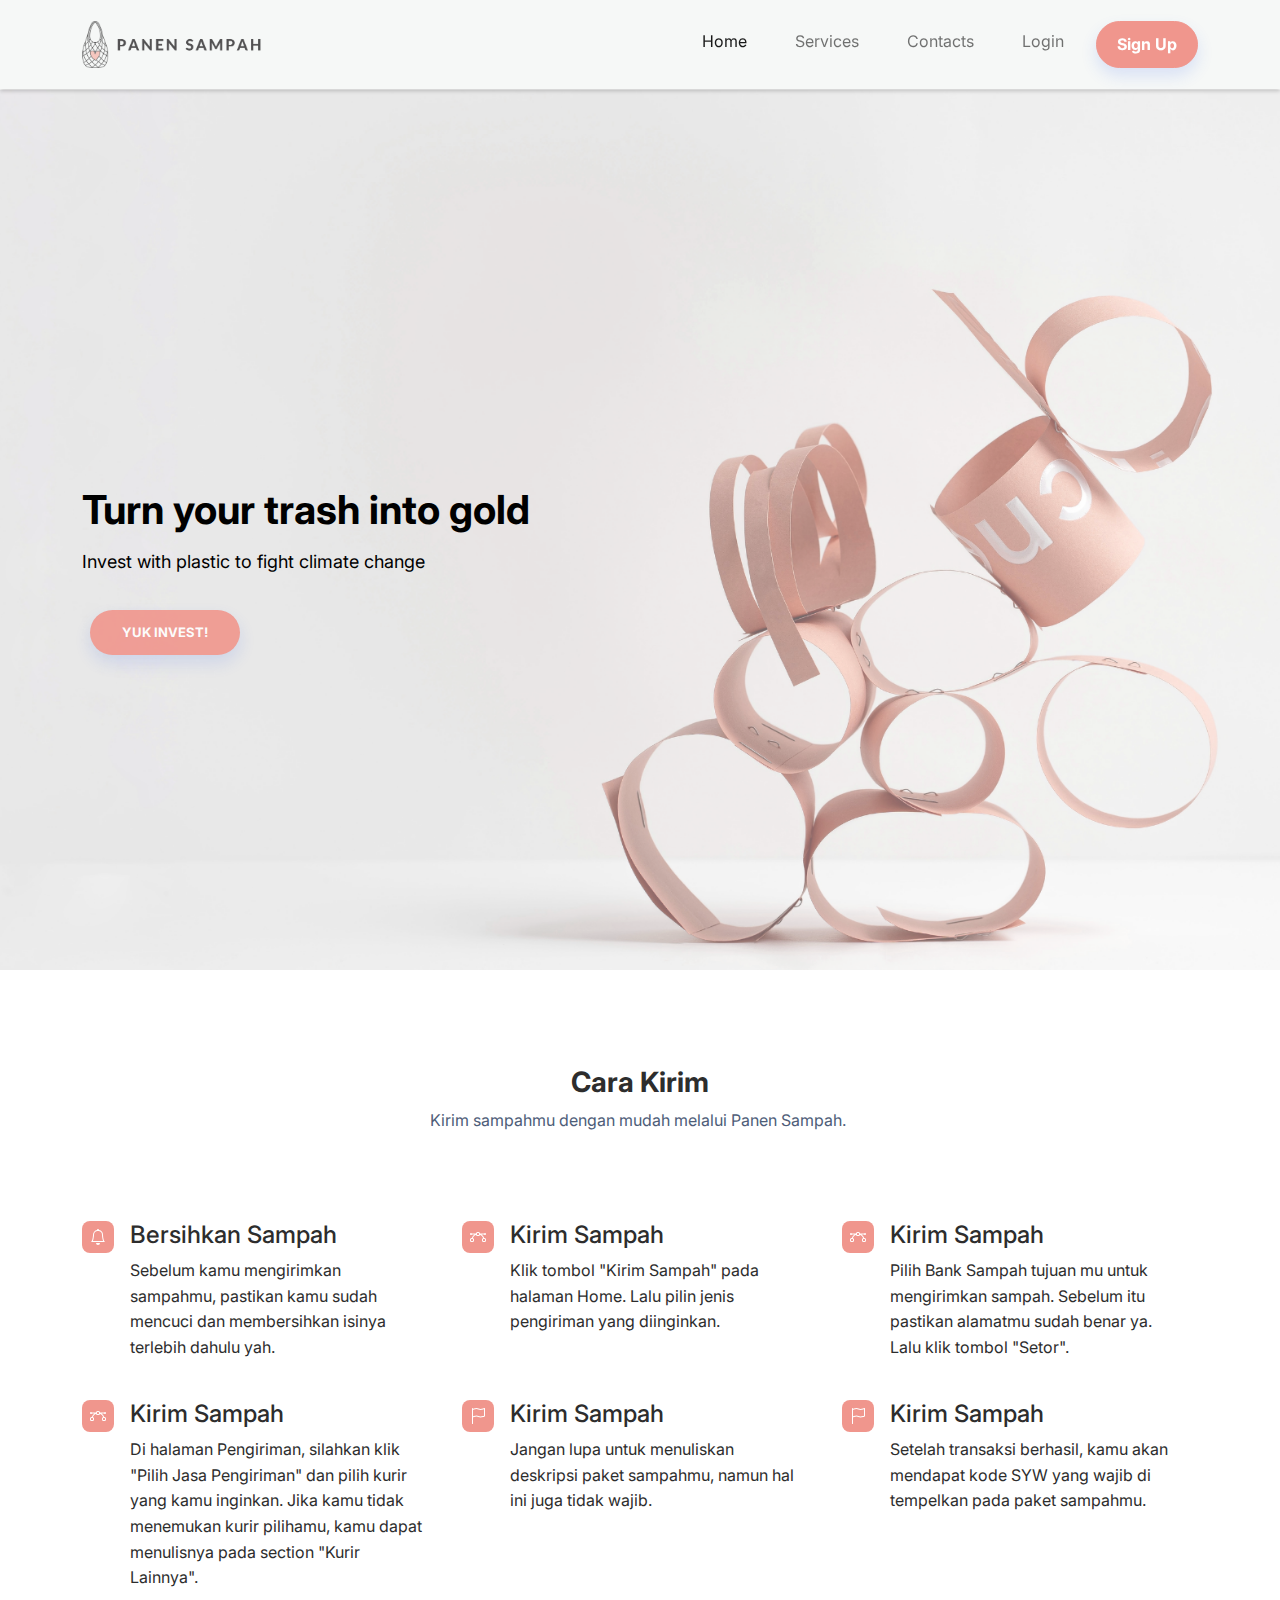
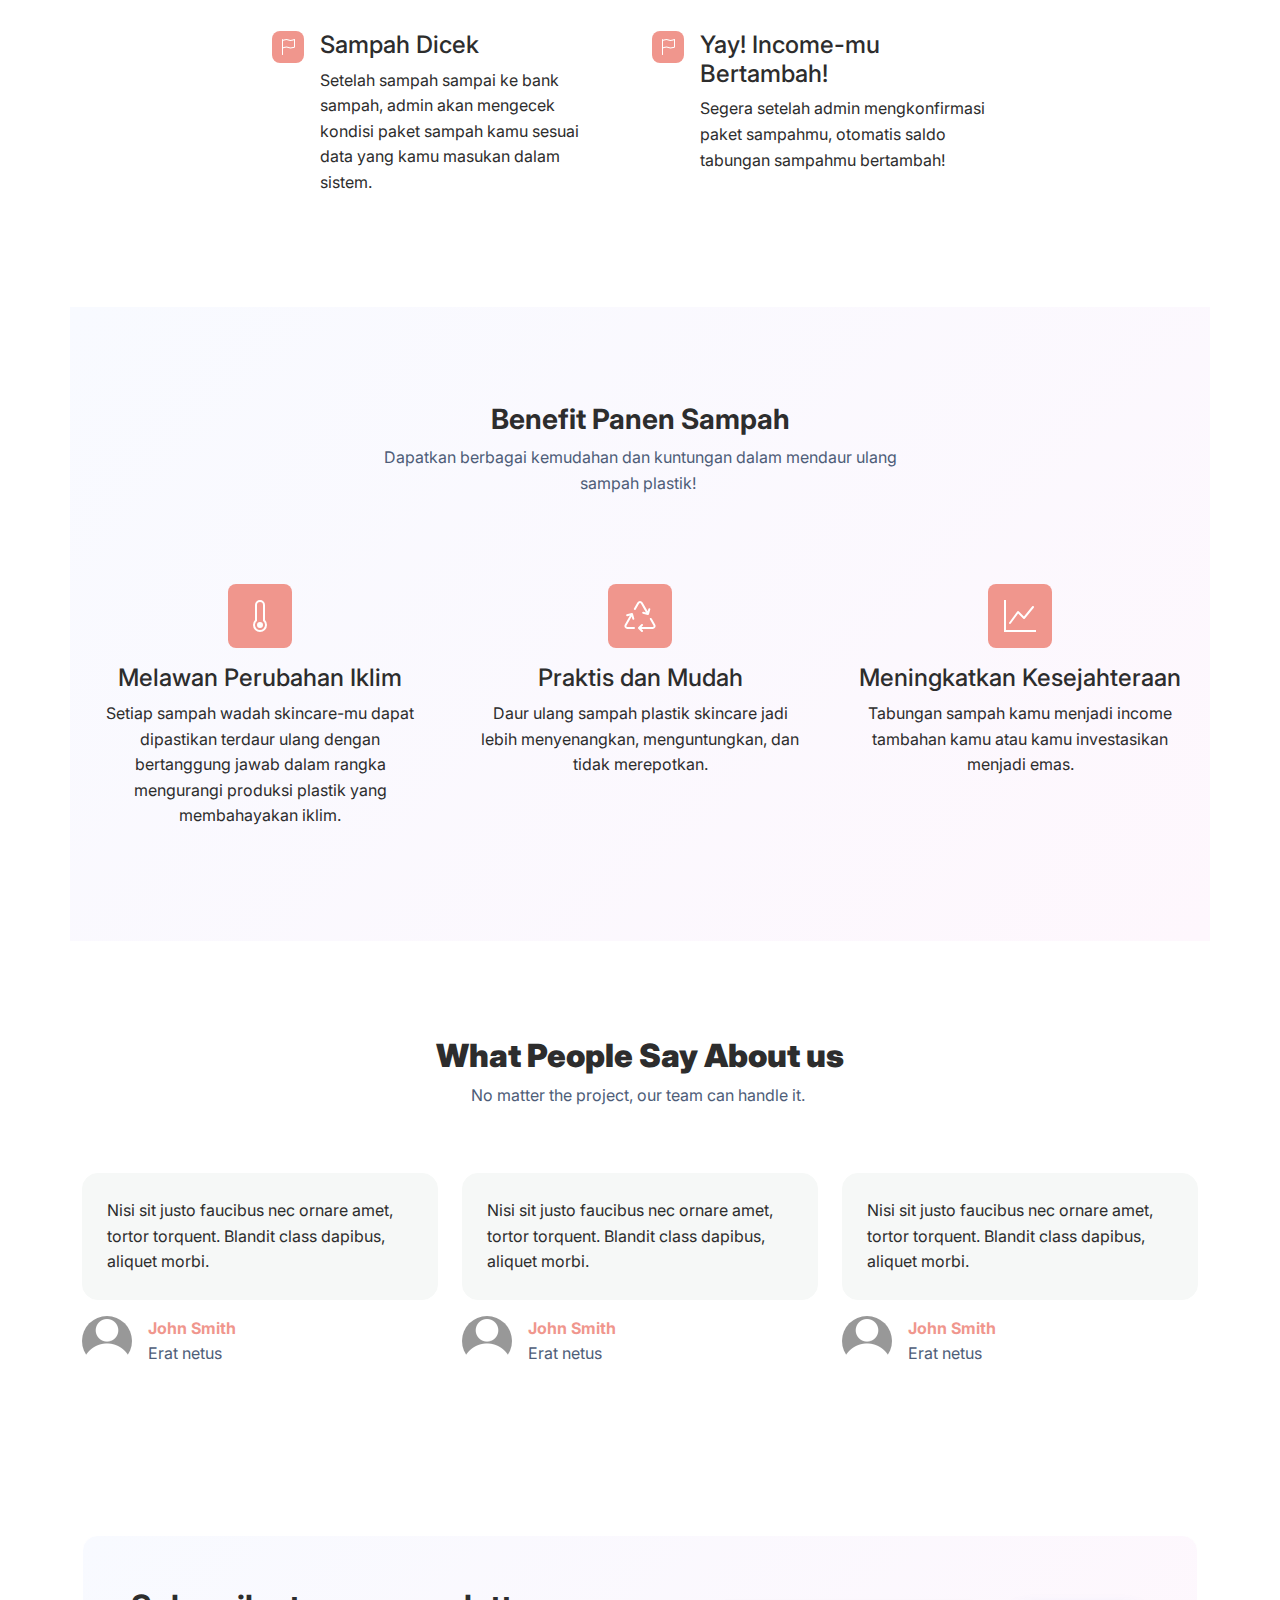
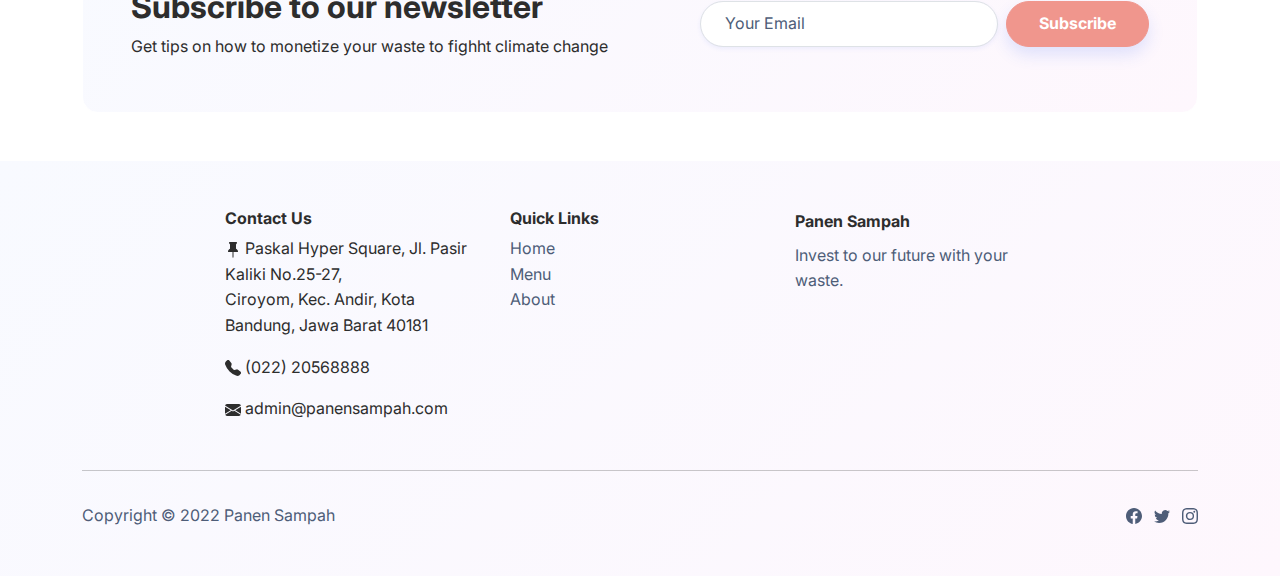
==== commit dfdee198: "nambah contacts" ====
--- a/index.html
+++ b/index.html
@@ -24,7 +24,7 @@
                 <ul class="navbar-nav ms-auto">
                     <li class="nav-item"><a class="nav-link active" href="index.html">Home</a></li>
                     <li class="nav-item"><a class="nav-link" href="#">Services</a></li>
-                    <li class="nav-item"><a class="nav-link" href="about.html">Contacts</a></li>
+                    <li class="nav-item"><a class="nav-link" href="contacts.html">Contacts</a></li>
                     <li class="nav-item"><a class="nav-link" href="login.html">Login</a></li>
                     <li class="nav-item"><button onclick="location.href='signup.html'" class="btn btn-primary shadow ms-2" type="button" style="font-size: 16px;padding-right: 20px;padding-left: 20px;">Sign Up</button></li>
                 </ul>
@@ -271,9 +271,15 @@
                 <div class="col-sm-4 col-md-3 col-xxl-5 text-center text-lg-start d-flex flex-column item">
                     <h3 class="fs-6 fw-bold">Contact Us</h3>
                     <ul class="list-unstyled">
-                        <li><p><span><i class="fas fa-map-marker-alt"></i> Paskal Hyper Square, Jl. Pasir Kaliki No.25-27, <br>Ciroyom, Kec. Andir, Kota Bandung, Jawa Barat 40181</span></p></li>
-                        <li><p><span><i class="fas fa-phone"></i> (022) 20568888</span></p></li>
-                        <li><p><span><i class="fas fa-envelope-open"></i> admin@panensampah.com</span></p></li>
+                        <li><p><span><svg class="bi bi-pin-fill" xmlns="http://www.w3.org/2000/svg" width="1em" height="1em" fill="currentColor" viewBox="0 0 16 16">
+                            <path d="M4.146.146A.5.5 0 0 1 4.5 0h7a.5.5 0 0 1 .5.5c0 .68-.342 1.174-.646 1.479-.126.125-.25.224-.354.298v4.431l.078.048c.203.127.476.314.751.555C12.36 7.775 13 8.527 13 9.5a.5.5 0 0 1-.5.5h-4v4.5c0 .276-.224 1.5-.5 1.5s-.5-1.224-.5-1.5V10h-4a.5.5 0 0 1-.5-.5c0-.973.64-1.725 1.17-2.189A5.921 5.921 0 0 1 5 6.708V2.277a2.77 2.77 0 0 1-.354-.298C4.342 1.674 4 1.179 4 .5a.5.5 0 0 1 .146-.354z"></path>
+                        </svg> Paskal Hyper Square, Jl. Pasir Kaliki No.25-27, <br>Ciroyom, Kec. Andir, Kota Bandung, Jawa Barat 40181</span></p></li>
+                        <li><p><span><svg class="bi bi-telephone-fill" xmlns="http://www.w3.org/2000/svg" width="1em" height="1em" fill="currentColor" viewBox="0 0 16 16">
+                            <path fill-rule="evenodd" d="M1.885.511a1.745 1.745 0 0 1 2.61.163L6.29 2.98c.329.423.445.974.315 1.494l-.547 2.19a.678.678 0 0 0 .178.643l2.457 2.457a.678.678 0 0 0 .644.178l2.189-.547a1.745 1.745 0 0 1 1.494.315l2.306 1.794c.829.645.905 1.87.163 2.611l-1.034 1.034c-.74.74-1.846 1.065-2.877.702a18.634 18.634 0 0 1-7.01-4.42 18.634 18.634 0 0 1-4.42-7.009c-.362-1.03-.037-2.137.703-2.877L1.885.511z"></path>
+                        </svg> (022) 20568888</span></p></li>
+                        <li><p><span><svg class="bi bi-envelope-fill" xmlns="http://www.w3.org/2000/svg" width="1em" height="1em" fill="currentColor" viewBox="0 0 16 16">
+                            <path d="M.05 3.555A2 2 0 0 1 2 2h12a2 2 0 0 1 1.95 1.555L8 8.414.05 3.555ZM0 4.697v7.104l5.803-3.558L0 4.697ZM6.761 8.83l-6.57 4.027A2 2 0 0 0 2 14h12a2 2 0 0 0 1.808-1.144l-6.57-4.027L8 9.586l-1.239-.757Zm3.436-.586L16 11.801V4.697l-5.803 3.546Z"></path>
+                        </svg> admin@panensampah.com</span></p></li>
                     </ul>
                 </div>
                 <div class="col-sm-4 col-md-3 text-center text-lg-start d-flex flex-column item">
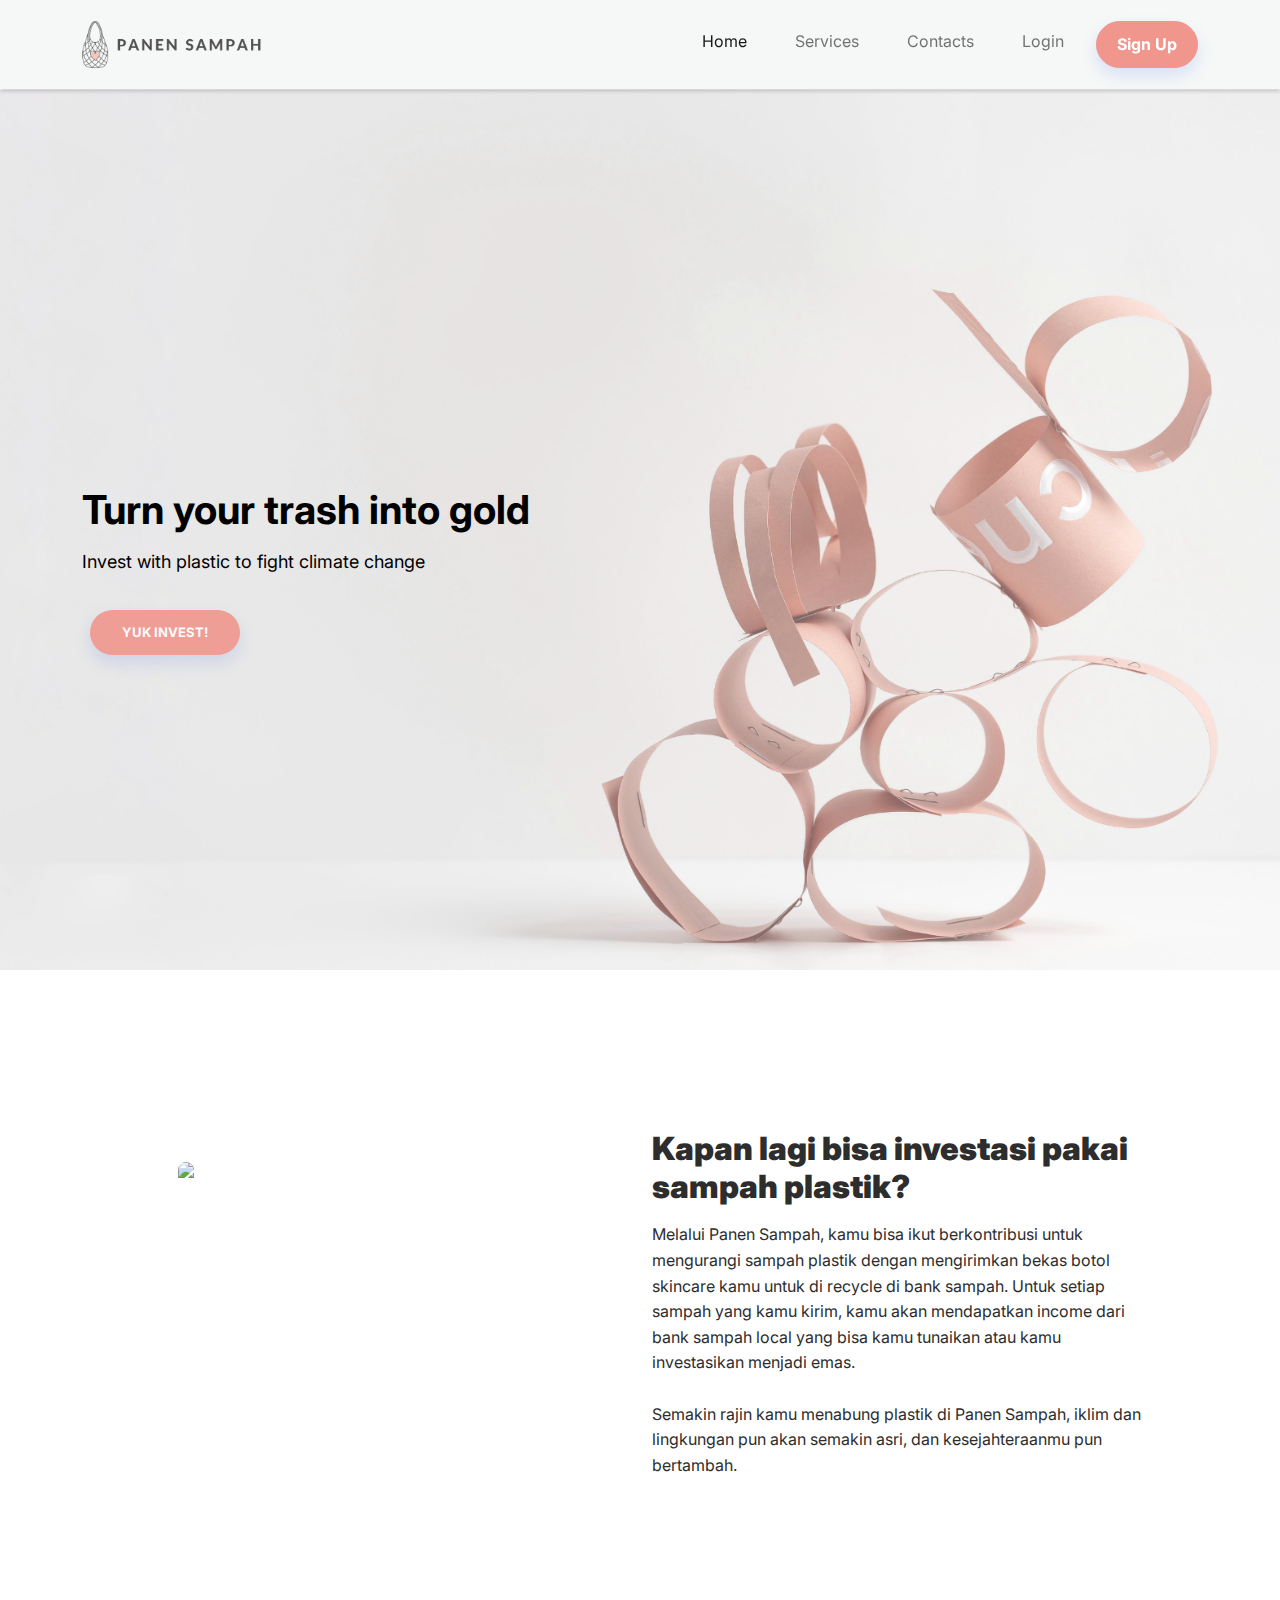
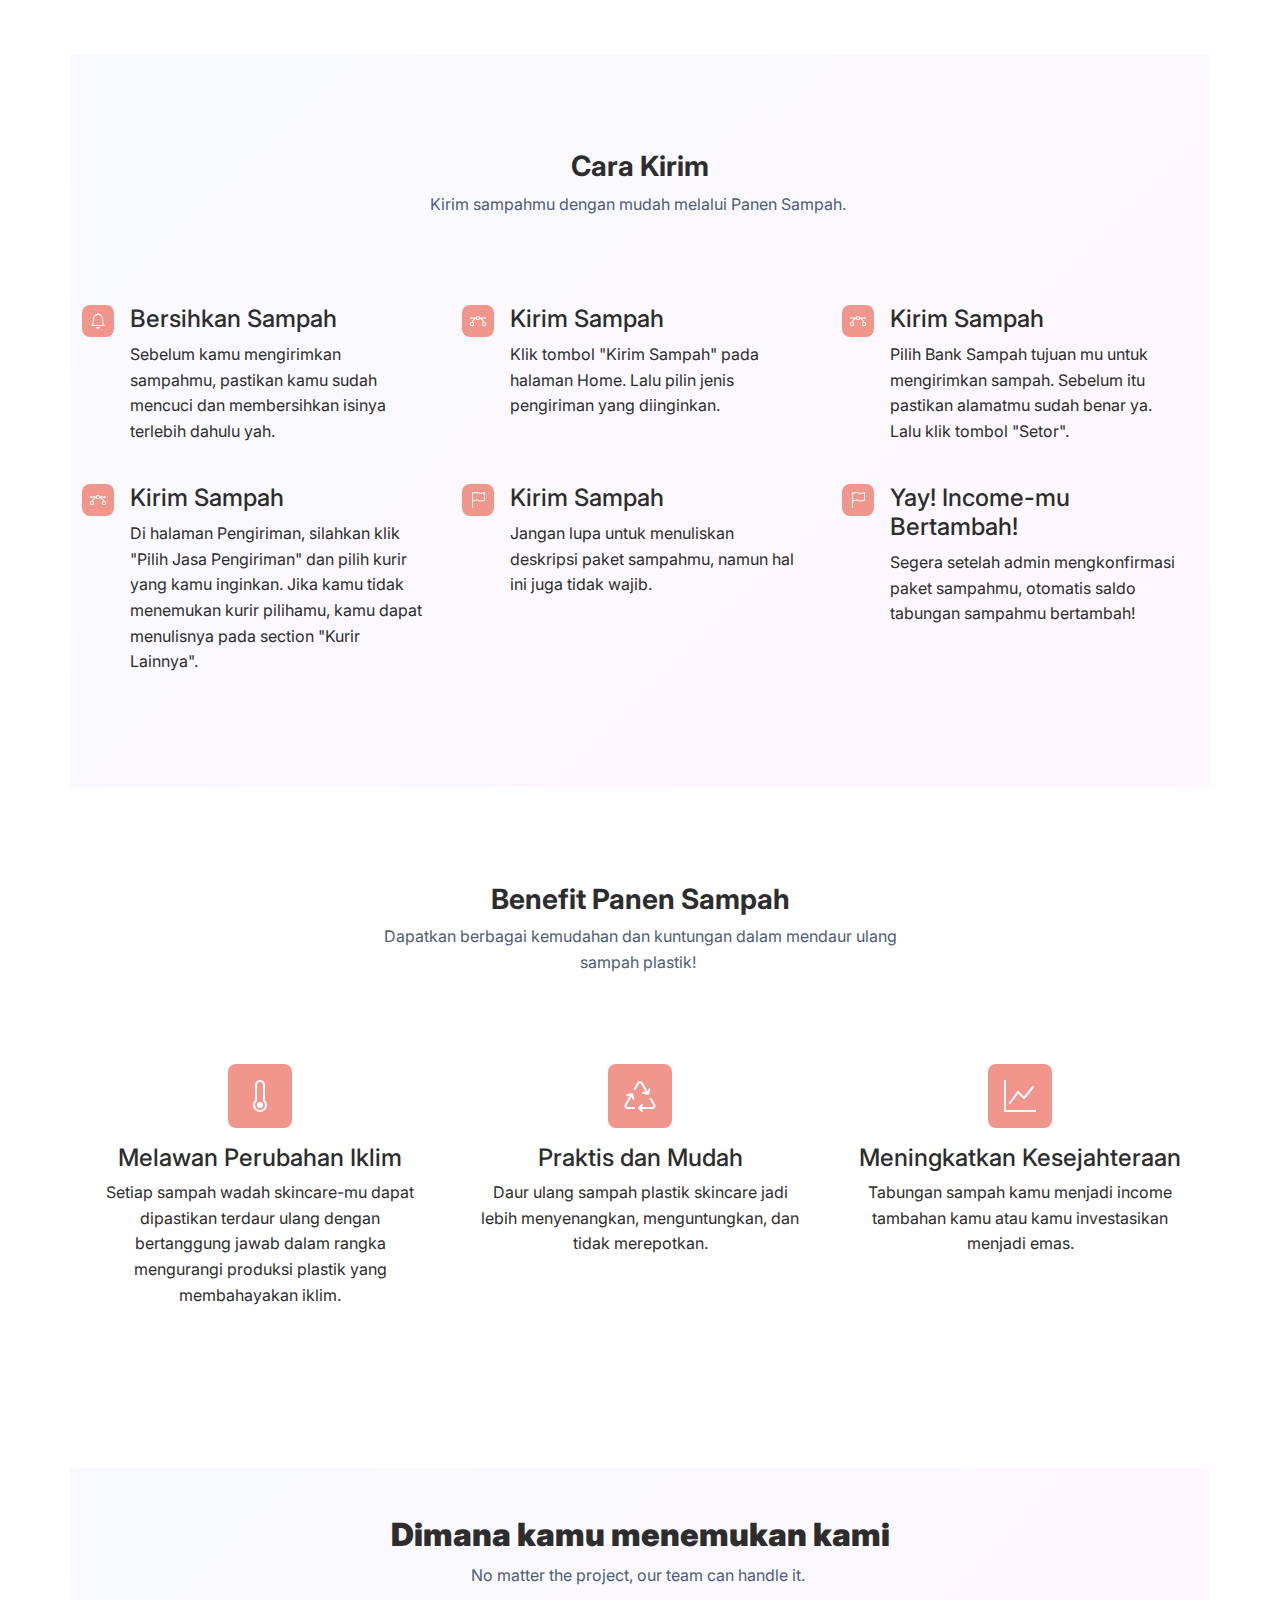
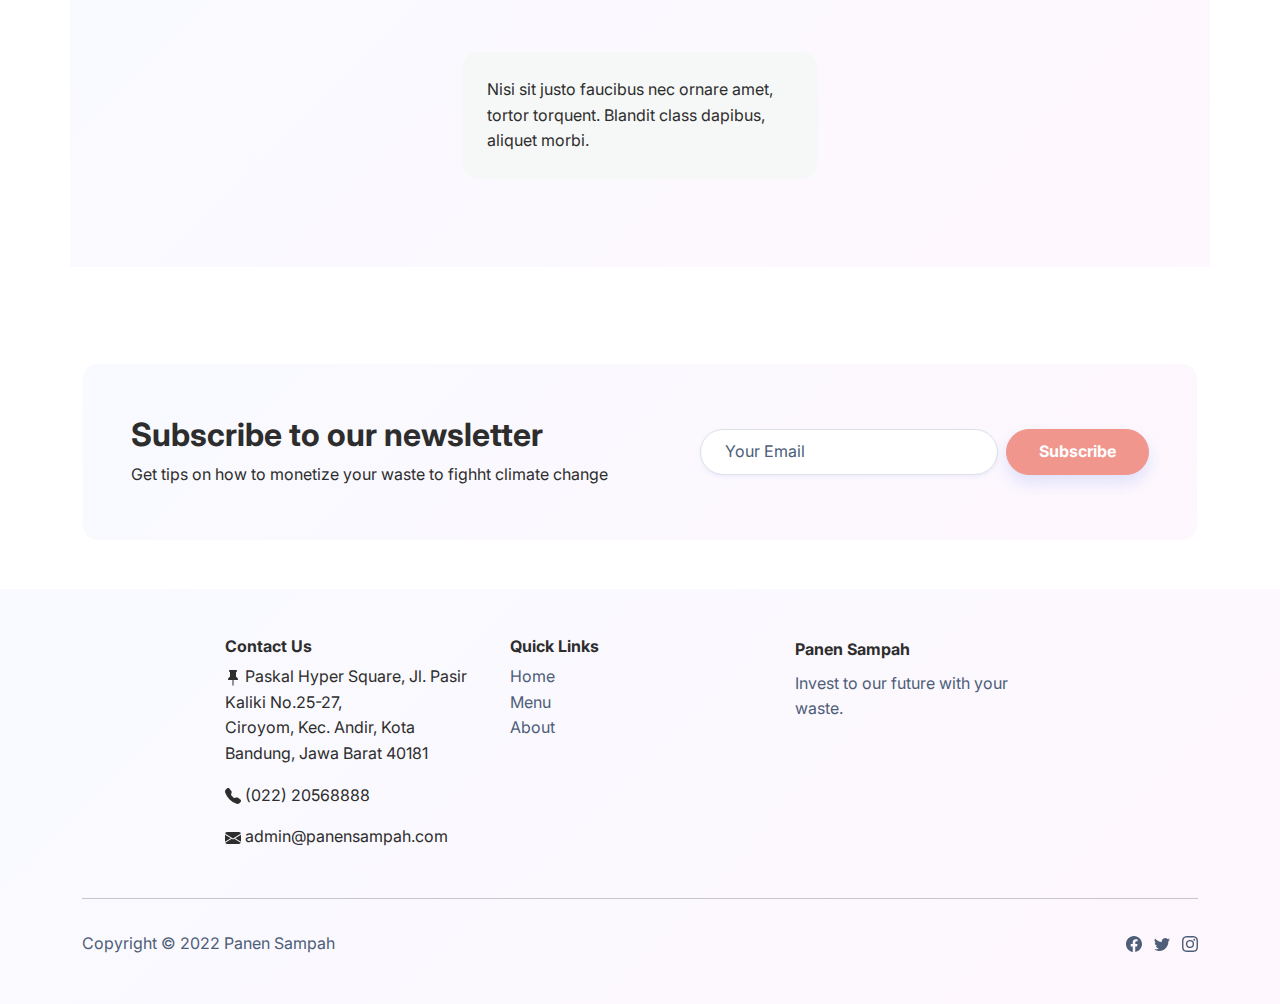
==== commit c5229d9c: "update" ====
--- a/index.html
+++ b/index.html
@@ -47,6 +47,22 @@
     </section>
 
     <div class="container py-4 py-xl-5">
+        <div class="row gy-4 gy-md-0" style="padding-top: 48px; padding-bottom: 48px;">
+            <div class="col-md-6">
+                <div class="p-xl-5 m-xl-5"><img class="rounded img-fluid w-100 fit-cover" style="min-height: 300px;" src="https://cdn.bootstrapstudio.io/placeholders/1400x800.png"></div>
+            </div>
+            <div class="col-md-6 d-md-flex align-items-md-center">
+                <div style="max-width: 350px;">
+                    <h2 class="fw-bold" style="width: 500px;"><strong>Kapan lagi bisa investasi pakai sampah plastik?</strong></h2>
+                    <p class="my-3" style="width: 500px;">Melalui Panen Sampah, kamu bisa ikut berkontribusi untuk mengurangi sampah plastik dengan mengirimkan bekas botol skincare kamu untuk di recycle di bank sampah. Untuk setiap sampah yang kamu kirim, kamu akan mendapatkan income dari bank sampah local yang bisa kamu tunaikan atau kamu investasikan menjadi emas. 
+                        <br><br>
+                        Semakin rajin kamu menabung plastik di Panen Sampah, iklim dan lingkungan pun akan semakin asri, dan kesejahteraanmu pun bertambah.</p>
+                </div>
+            </div>
+        </div>
+    </div>
+
+    <div class="container py-4 py-xl-5 bg-primary-gradient">
         <div class="row" style="padding-top: 48px;">
             <div class="col-md-8 col-xl-6 text-center mx-auto">
                 <h3 class="fw-bold">Cara Kirim</h3>
@@ -126,30 +142,6 @@
                             <path d="M14.778.085A.5.5 0 0 1 15 .5V8a.5.5 0 0 1-.314.464L14.5 8l.186.464-.003.001-.006.003-.023.009a12.435 12.435 0 0 1-.397.15c-.264.095-.631.223-1.047.35-.816.252-1.879.523-2.71.523-.847 0-1.548-.28-2.158-.525l-.028-.01C7.68 8.71 7.14 8.5 6.5 8.5c-.7 0-1.638.23-2.437.477A19.626 19.626 0 0 0 3 9.342V15.5a.5.5 0 0 1-1 0V.5a.5.5 0 0 1 1 0v.282c.226-.079.496-.17.79-.26C4.606.272 5.67 0 6.5 0c.84 0 1.524.277 2.121.519l.043.018C9.286.788 9.828 1 10.5 1c.7 0 1.638-.23 2.437-.477a19.587 19.587 0 0 0 1.349-.476l.019-.007.004-.002h.001M14 1.221c-.22.078-.48.167-.766.255-.81.252-1.872.523-2.734.523-.886 0-1.592-.286-2.203-.534l-.008-.003C7.662 1.21 7.139 1 6.5 1c-.669 0-1.606.229-2.415.478A21.294 21.294 0 0 0 3 1.845v6.433c.22-.078.48-.167.766-.255C4.576 7.77 5.638 7.5 6.5 7.5c.847 0 1.548.28 2.158.525l.028.01C9.32 8.29 9.86 8.5 10.5 8.5c.668 0 1.606-.229 2.415-.478A21.317 21.317 0 0 0 14 7.655V1.222z"></path>
                         </svg></div>
                     <div class="px-3">
-                        <h4>Kirim Sampah</h4>
-                        <p>Setelah transaksi berhasil, kamu akan
-                            mendapat kode SYW yang wajib di tempelkan
-                            pada paket sampahmu.</p>
-                    </div>
-                </div>
-            </div>
-            <div class="col">
-                <div class="d-flex">
-                    <div class="bs-icon-sm bs-icon-rounded bs-icon-primary d-flex flex-shrink-0 justify-content-center align-items-center d-inline-block mb-3 bs-icon"><svg xmlns="http://www.w3.org/2000/svg" width="1em" height="1em" fill="currentColor" viewBox="0 0 16 16" class="bi bi-flag">
-                            <path d="M14.778.085A.5.5 0 0 1 15 .5V8a.5.5 0 0 1-.314.464L14.5 8l.186.464-.003.001-.006.003-.023.009a12.435 12.435 0 0 1-.397.15c-.264.095-.631.223-1.047.35-.816.252-1.879.523-2.71.523-.847 0-1.548-.28-2.158-.525l-.028-.01C7.68 8.71 7.14 8.5 6.5 8.5c-.7 0-1.638.23-2.437.477A19.626 19.626 0 0 0 3 9.342V15.5a.5.5 0 0 1-1 0V.5a.5.5 0 0 1 1 0v.282c.226-.079.496-.17.79-.26C4.606.272 5.67 0 6.5 0c.84 0 1.524.277 2.121.519l.043.018C9.286.788 9.828 1 10.5 1c.7 0 1.638-.23 2.437-.477a19.587 19.587 0 0 0 1.349-.476l.019-.007.004-.002h.001M14 1.221c-.22.078-.48.167-.766.255-.81.252-1.872.523-2.734.523-.886 0-1.592-.286-2.203-.534l-.008-.003C7.662 1.21 7.139 1 6.5 1c-.669 0-1.606.229-2.415.478A21.294 21.294 0 0 0 3 1.845v6.433c.22-.078.48-.167.766-.255C4.576 7.77 5.638 7.5 6.5 7.5c.847 0 1.548.28 2.158.525l.028.01C9.32 8.29 9.86 8.5 10.5 8.5c.668 0 1.606-.229 2.415-.478A21.317 21.317 0 0 0 14 7.655V1.222z"></path>
-                        </svg></div>
-                    <div class="px-3">
-                        <h4>Sampah Dicek</h4>
-                        <p>Setelah sampah sampai ke bank sampah, admin akan mengecek kondisi paket sampah kamu sesuai data yang kamu masukan dalam sistem.</p>
-                    </div>
-                </div>
-            </div>
-            <div class="col">
-                <div class="d-flex">
-                    <div class="bs-icon-sm bs-icon-rounded bs-icon-primary d-flex flex-shrink-0 justify-content-center align-items-center d-inline-block mb-3 bs-icon"><svg xmlns="http://www.w3.org/2000/svg" width="1em" height="1em" fill="currentColor" viewBox="0 0 16 16" class="bi bi-flag">
-                            <path d="M14.778.085A.5.5 0 0 1 15 .5V8a.5.5 0 0 1-.314.464L14.5 8l.186.464-.003.001-.006.003-.023.009a12.435 12.435 0 0 1-.397.15c-.264.095-.631.223-1.047.35-.816.252-1.879.523-2.71.523-.847 0-1.548-.28-2.158-.525l-.028-.01C7.68 8.71 7.14 8.5 6.5 8.5c-.7 0-1.638.23-2.437.477A19.626 19.626 0 0 0 3 9.342V15.5a.5.5 0 0 1-1 0V.5a.5.5 0 0 1 1 0v.282c.226-.079.496-.17.79-.26C4.606.272 5.67 0 6.5 0c.84 0 1.524.277 2.121.519l.043.018C9.286.788 9.828 1 10.5 1c.7 0 1.638-.23 2.437-.477a19.587 19.587 0 0 0 1.349-.476l.019-.007.004-.002h.001M14 1.221c-.22.078-.48.167-.766.255-.81.252-1.872.523-2.734.523-.886 0-1.592-.286-2.203-.534l-.008-.003C7.662 1.21 7.139 1 6.5 1c-.669 0-1.606.229-2.415.478A21.294 21.294 0 0 0 3 1.845v6.433c.22-.078.48-.167.766-.255C4.576 7.77 5.638 7.5 6.5 7.5c.847 0 1.548.28 2.158.525l.028.01C9.32 8.29 9.86 8.5 10.5 8.5c.668 0 1.606-.229 2.415-.478A21.317 21.317 0 0 0 14 7.655V1.222z"></path>
-                        </svg></div>
-                    <div class="px-3">
                         <h4>Yay! Income-mu Bertambah!</h4>
                         <p>Segera setelah admin mengkonfirmasi paket sampahmu, otomatis saldo tabungan sampahmu bertambah!</p>
                     </div>
@@ -158,7 +150,7 @@
         </div>
     </div>
 
-    <div class="container py-4 py-xl-5 bg-primary-gradient">
+    <div class="container py-4 py-xl-5">
         <div class="row" style="padding-top: 48px;">
             <div class="col-md-8 col-xl-6 text-center mx-auto">
                 <h3 class="fw-bold">Benefit Panen Sampah</h3>
@@ -204,46 +196,18 @@
         </div>
     </div>
 
-    <section class="py-5 mt-5" style="background-color: white; margin-top: 0px !important;">
-        <div class="container py-5">
+    <section class="py-5 mt-5" style="margin-top: 0px !important;">
+        <div class="container py-5 bg-primary-gradient">
             <div class="row mb-5">
                 <div class="col-md-8 col-xl-6 text-center mx-auto">
-                    <h2 class="fw-bold"><strong>What People Say About us</strong></h2>
+                    <h2 class="fw-bold"><strong>Dimana kamu menemukan kami</strong></h2>
                     <p class="text-muted w-lg-50">No matter the project, our team can handle it.&nbsp;</p>
                 </div>
             </div>
             <div class="row row-cols-1 row-cols-sm-2 row-cols-lg-3 d-sm-flex justify-content-sm-center">
-                <div class="col mb-4">
-                    <div class="d-flex flex-column align-items-center align-items-sm-start">
+                <div class="col-xxl-12 mb-4">
+                    <div class="d-flex flex-column align-items-center">
                         <p class="bg-light border rounded border-light p-4">Nisi sit justo faucibus nec ornare amet, tortor torquent. Blandit class dapibus, aliquet morbi.</p>
-                        <div class="d-flex"><img class="rounded-circle flex-shrink-0 me-3 fit-cover" width="50" height="50" src="assets/img/default.jpg">
-                            <div>
-                                <p class="fw-bold text-primary mb-0">John Smith</p>
-                                <p class="text-muted mb-0">Erat netus</p>
-                            </div>
-                        </div>
-                    </div>
-                </div>
-                <div class="col mb-4">
-                    <div class="d-flex flex-column align-items-center align-items-sm-start">
-                        <p class="bg-light border rounded border-light p-4">Nisi sit justo faucibus nec ornare amet, tortor torquent. Blandit class dapibus, aliquet morbi.</p>
-                        <div class="d-flex"><img class="rounded-circle flex-shrink-0 me-3 fit-cover" width="50" height="50" src="assets/img/default.jpg">
-                            <div>
-                                <p class="fw-bold text-primary mb-0">John Smith</p>
-                                <p class="text-muted mb-0">Erat netus</p>
-                            </div>
-                        </div>
-                    </div>
-                </div>
-                <div class="col mb-4">
-                    <div class="d-flex flex-column align-items-center align-items-sm-start">
-                        <p class="bg-light border rounded border-light p-4">Nisi sit justo faucibus nec ornare amet, tortor torquent. Blandit class dapibus, aliquet morbi.</p>
-                        <div class="d-flex"><img class="rounded-circle flex-shrink-0 me-3 fit-cover" width="50" height="50" src="assets/img/default.jpg">
-                            <div>
-                                <p class="fw-bold text-primary mb-0">John Smith</p>
-                                <p class="text-muted mb-0">Erat netus</p>
-                            </div>
-                        </div>
                     </div>
                 </div>
             </div>
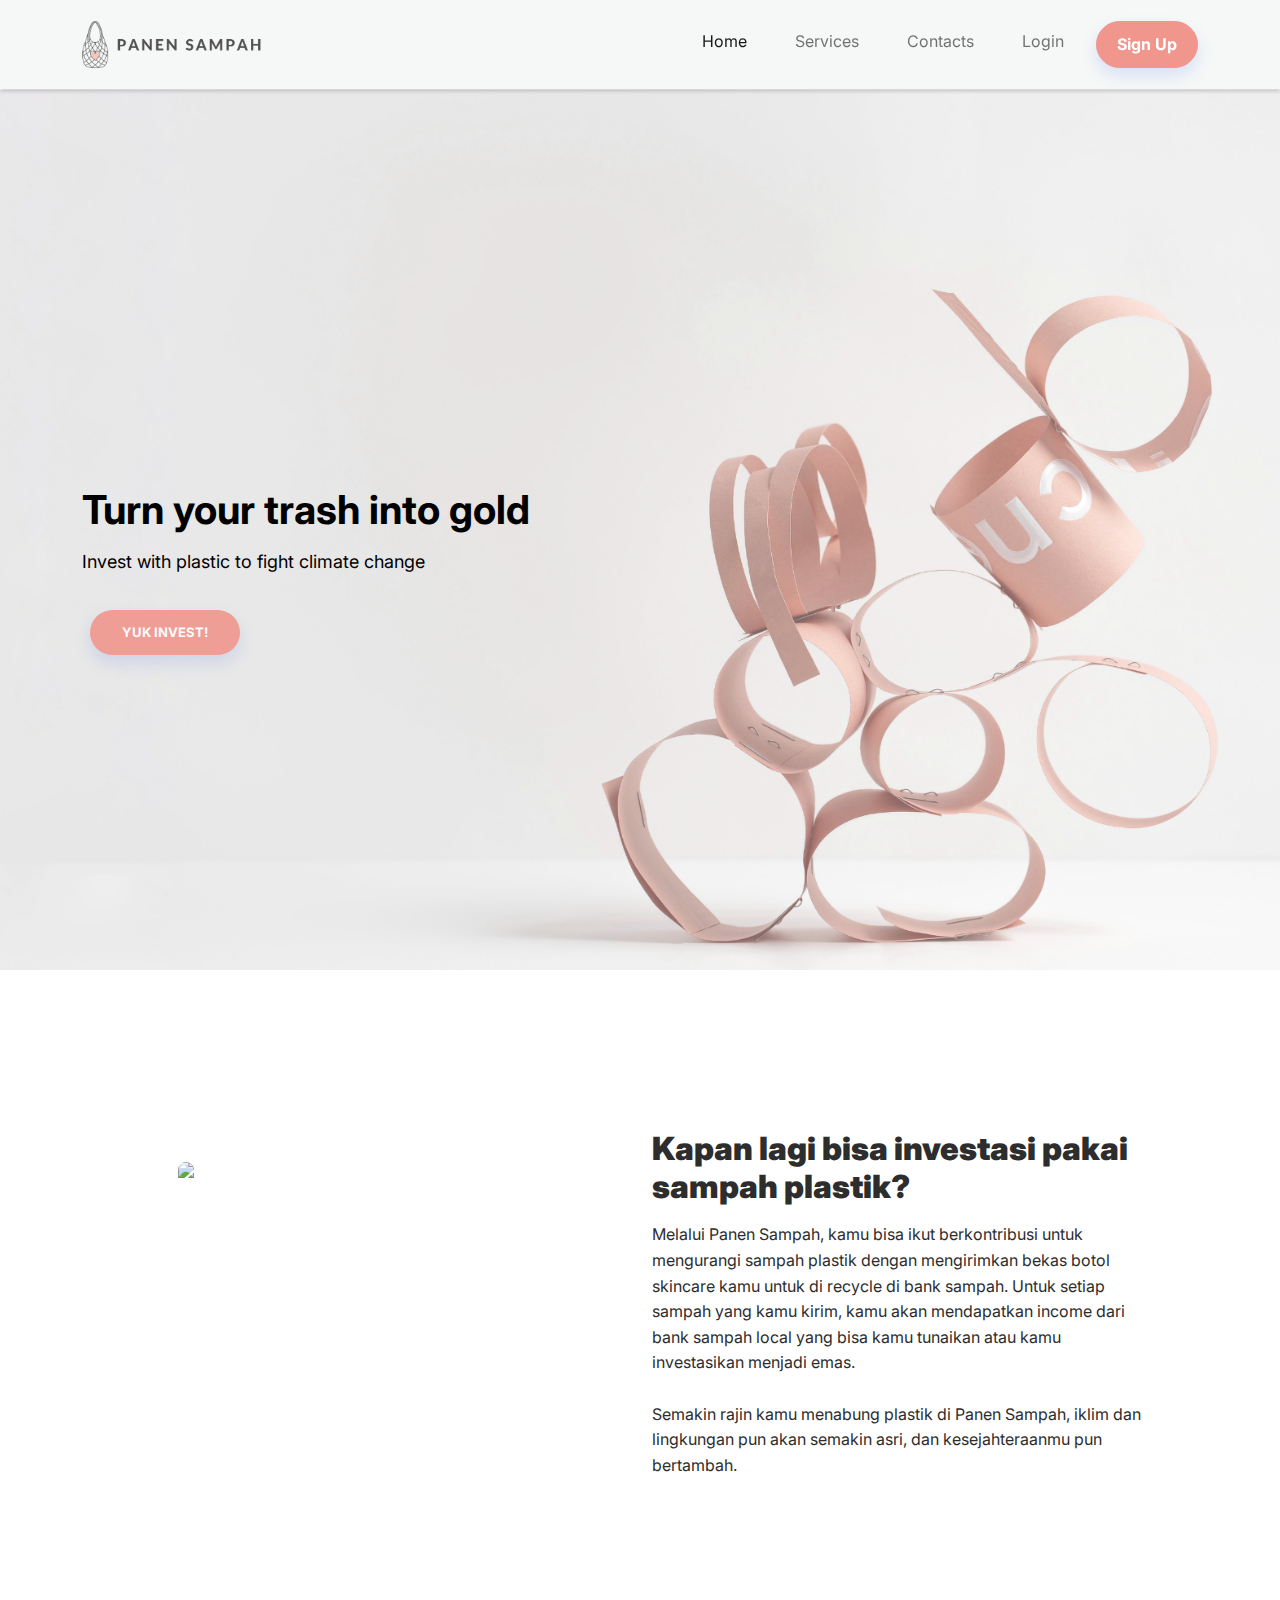
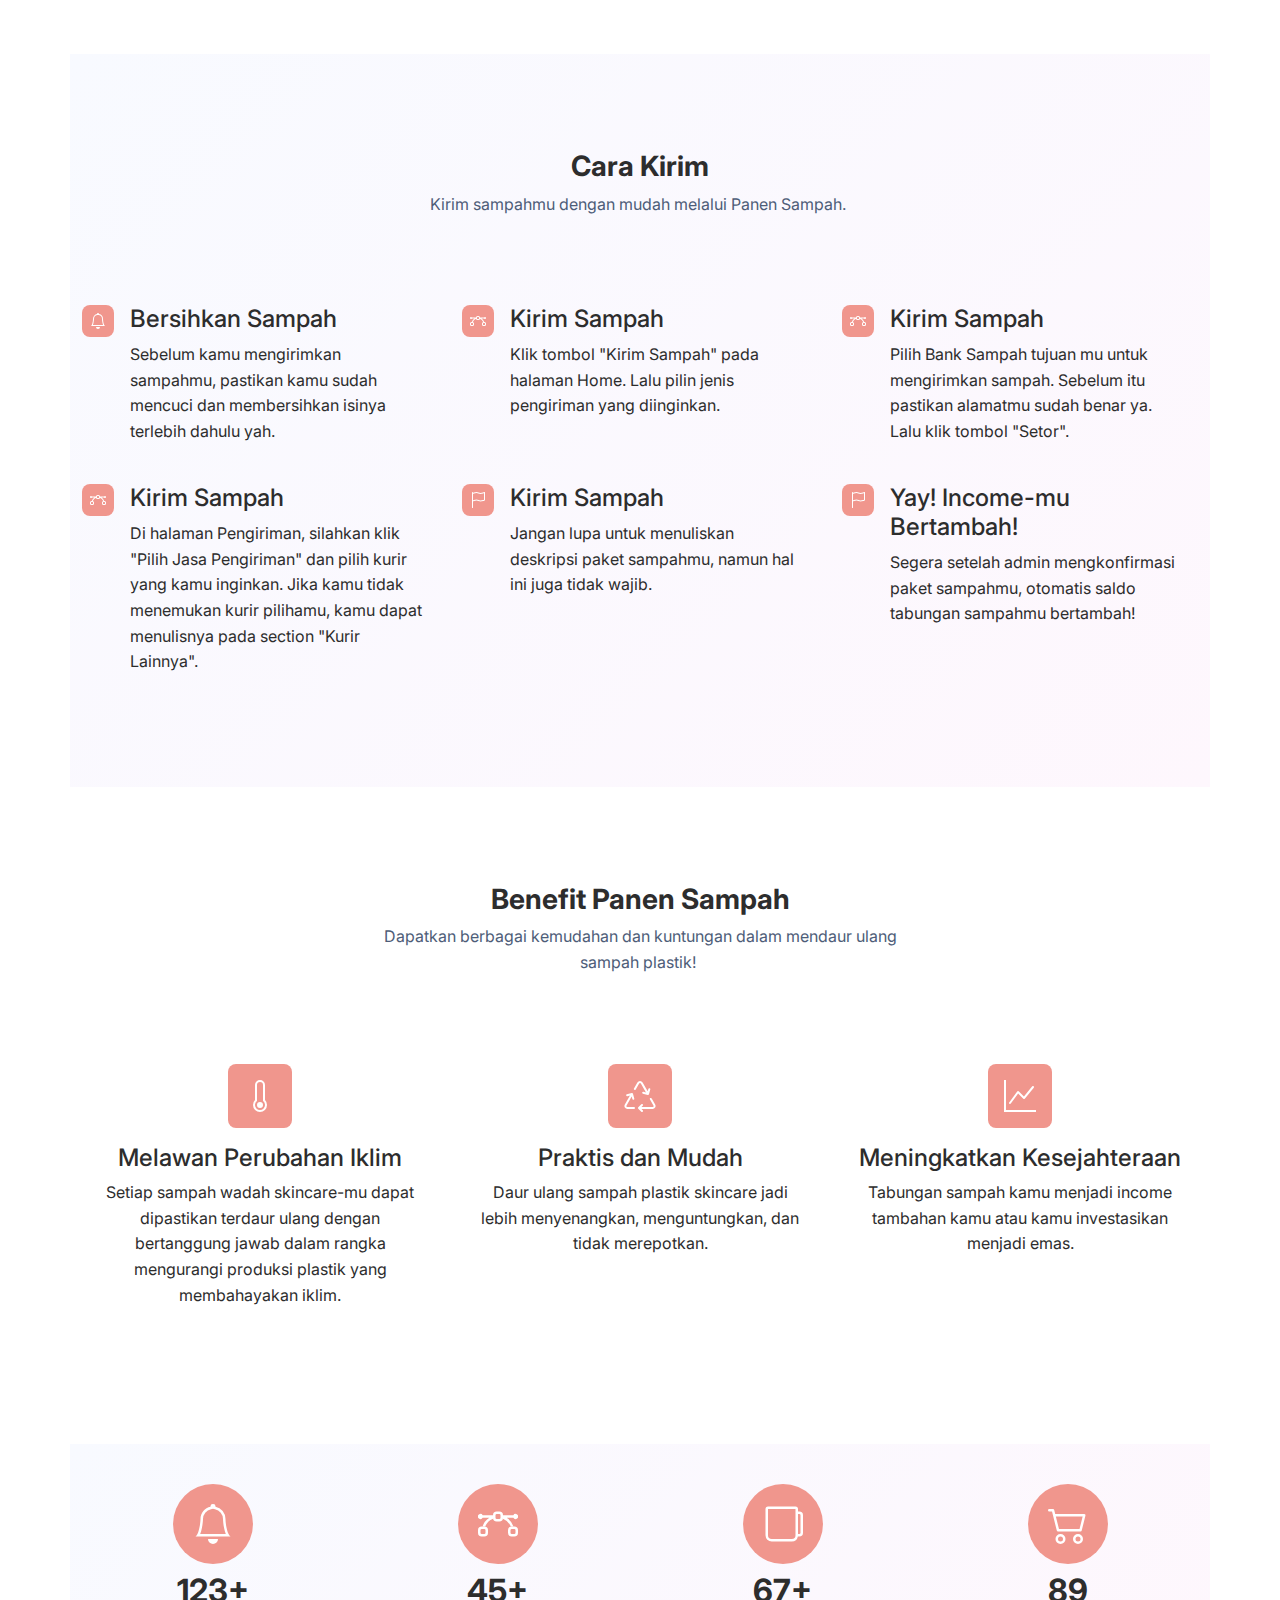
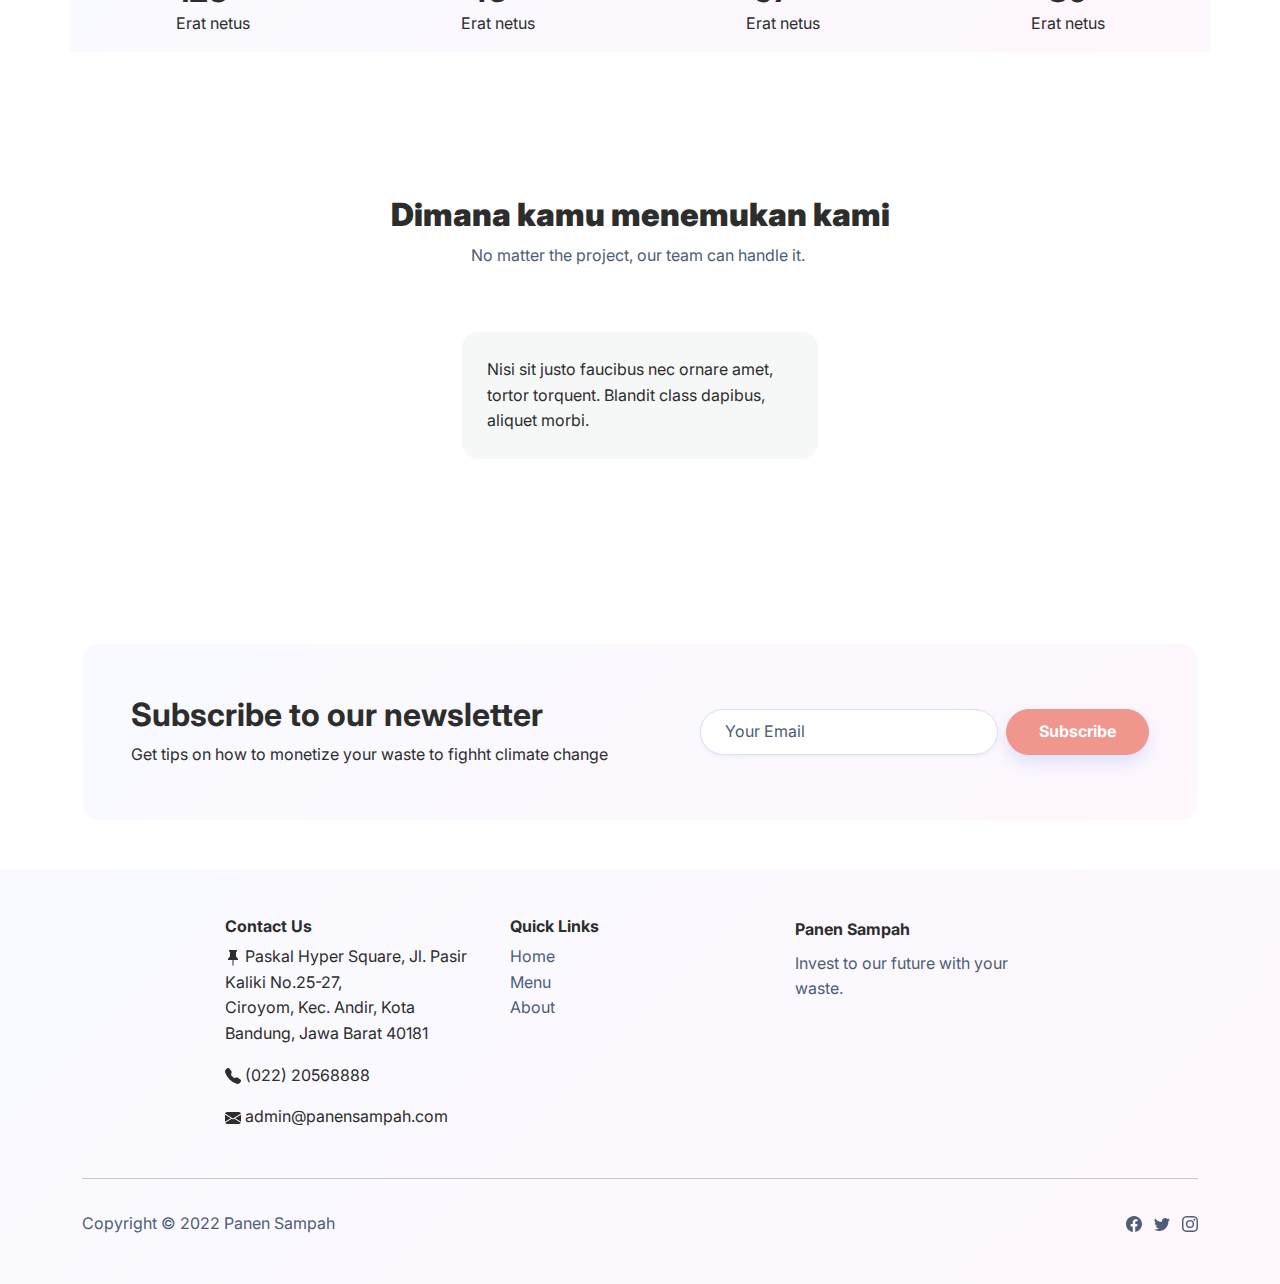
==== commit 98d2aaa5: "lagi" ====
--- a/index.html
+++ b/index.html
@@ -196,8 +196,58 @@
         </div>
     </div>
 
+    <div class="container py-4 py-xl-5">
+        <div class="row gy-4 row-cols-2 row-cols-md-4  bg-primary-gradient">
+            <div class="col">
+                <div class="text-center d-flex flex-column justify-content-center align-items-center py-3">
+                    <div class="bs-icon-xl bs-icon-circle bs-icon-primary d-flex flex-shrink-0 justify-content-center align-items-center d-inline-block mb-2 bs-icon lg"><svg xmlns="http://www.w3.org/2000/svg" width="1em" height="1em" fill="currentColor" viewBox="0 0 16 16" class="bi bi-bell">
+                            <path d="M8 16a2 2 0 0 0 2-2H6a2 2 0 0 0 2 2zM8 1.918l-.797.161A4.002 4.002 0 0 0 4 6c0 .628-.134 2.197-.459 3.742-.16.767-.376 1.566-.663 2.258h10.244c-.287-.692-.502-1.49-.663-2.258C12.134 8.197 12 6.628 12 6a4.002 4.002 0 0 0-3.203-3.92L8 1.917zM14.22 12c.223.447.481.801.78 1H1c.299-.199.557-.553.78-1C2.68 10.2 3 6.88 3 6c0-2.42 1.72-4.44 4.005-4.901a1 1 0 1 1 1.99 0A5.002 5.002 0 0 1 13 6c0 .88.32 4.2 1.22 6z"></path>
+                        </svg></div>
+                    <div class="px-3">
+                        <h2 class="fw-bold mb-0">123+</h2>
+                        <p class="mb-0">Erat netus</p>
+                    </div>
+                </div>
+            </div>
+            <div class="col">
+                <div class="text-center d-flex flex-column justify-content-center align-items-center py-3">
+                    <div class="bs-icon-xl bs-icon-circle bs-icon-primary d-flex flex-shrink-0 justify-content-center align-items-center d-inline-block mb-2 bs-icon lg"><svg xmlns="http://www.w3.org/2000/svg" width="1em" height="1em" fill="currentColor" viewBox="0 0 16 16" class="bi bi-bezier">
+                            <path fill-rule="evenodd" d="M0 10.5A1.5 1.5 0 0 1 1.5 9h1A1.5 1.5 0 0 1 4 10.5v1A1.5 1.5 0 0 1 2.5 13h-1A1.5 1.5 0 0 1 0 11.5v-1zm1.5-.5a.5.5 0 0 0-.5.5v1a.5.5 0 0 0 .5.5h1a.5.5 0 0 0 .5-.5v-1a.5.5 0 0 0-.5-.5h-1zm10.5.5A1.5 1.5 0 0 1 13.5 9h1a1.5 1.5 0 0 1 1.5 1.5v1a1.5 1.5 0 0 1-1.5 1.5h-1a1.5 1.5 0 0 1-1.5-1.5v-1zm1.5-.5a.5.5 0 0 0-.5.5v1a.5.5 0 0 0 .5.5h1a.5.5 0 0 0 .5-.5v-1a.5.5 0 0 0-.5-.5h-1zM6 4.5A1.5 1.5 0 0 1 7.5 3h1A1.5 1.5 0 0 1 10 4.5v1A1.5 1.5 0 0 1 8.5 7h-1A1.5 1.5 0 0 1 6 5.5v-1zM7.5 4a.5.5 0 0 0-.5.5v1a.5.5 0 0 0 .5.5h1a.5.5 0 0 0 .5-.5v-1a.5.5 0 0 0-.5-.5h-1z"></path>
+                            <path d="M6 4.5H1.866a1 1 0 1 0 0 1h2.668A6.517 6.517 0 0 0 1.814 9H2.5c.123 0 .244.015.358.043a5.517 5.517 0 0 1 3.185-3.185A1.503 1.503 0 0 1 6 5.5v-1zm3.957 1.358A1.5 1.5 0 0 0 10 5.5v-1h4.134a1 1 0 1 1 0 1h-2.668a6.517 6.517 0 0 1 2.72 3.5H13.5c-.123 0-.243.015-.358.043a5.517 5.517 0 0 0-3.185-3.185z"></path>
+                        </svg></div>
+                    <div class="px-3">
+                        <h2 class="fw-bold mb-0">45+</h2>
+                        <p class="mb-0">Erat netus</p>
+                    </div>
+                </div>
+            </div>
+            <div class="col">
+                <div class="text-center d-flex flex-column justify-content-center align-items-center py-3">
+                    <div class="bs-icon-xl bs-icon-circle bs-icon-primary d-flex flex-shrink-0 justify-content-center align-items-center d-inline-block mb-2 bs-icon lg"><svg xmlns="http://www.w3.org/2000/svg" width="1em" height="1em" fill="currentColor" viewBox="0 0 16 16" class="bi bi-cup">
+                            <path d="M1 2a1 1 0 0 1 1-1h11a1 1 0 0 1 1 1v1h.5A1.5 1.5 0 0 1 16 4.5v7a1.5 1.5 0 0 1-1.5 1.5h-.55a2.5 2.5 0 0 1-2.45 2h-8A2.5 2.5 0 0 1 1 12.5V2zm13 10h.5a.5.5 0 0 0 .5-.5v-7a.5.5 0 0 0-.5-.5H14v8zM13 2H2v10.5A1.5 1.5 0 0 0 3.5 14h8a1.5 1.5 0 0 0 1.5-1.5V2z"></path>
+                        </svg></div>
+                    <div class="px-3">
+                        <h2 class="fw-bold mb-0">67+</h2>
+                        <p class="mb-0">Erat netus</p>
+                    </div>
+                </div>
+            </div>
+            <div class="col">
+                <div class="text-center d-flex flex-column justify-content-center align-items-center py-3">
+                    <div class="bs-icon-xl bs-icon-circle bs-icon-primary d-flex flex-shrink-0 justify-content-center align-items-center d-inline-block mb-2 bs-icon lg"><svg xmlns="http://www.w3.org/2000/svg" width="1em" height="1em" fill="currentColor" viewBox="0 0 16 16" class="bi bi-cart2">
+                            <path d="M0 2.5A.5.5 0 0 1 .5 2H2a.5.5 0 0 1 .485.379L2.89 4H14.5a.5.5 0 0 1 .485.621l-1.5 6A.5.5 0 0 1 13 11H4a.5.5 0 0 1-.485-.379L1.61 3H.5a.5.5 0 0 1-.5-.5zM3.14 5l1.25 5h8.22l1.25-5H3.14zM5 13a1 1 0 1 0 0 2 1 1 0 0 0 0-2zm-2 1a2 2 0 1 1 4 0 2 2 0 0 1-4 0zm9-1a1 1 0 1 0 0 2 1 1 0 0 0 0-2zm-2 1a2 2 0 1 1 4 0 2 2 0 0 1-4 0z"></path>
+                        </svg></div>
+                    <div class="px-3">
+                        <h2 class="fw-bold mb-0">89</h2>
+                        <p class="mb-0">Erat netus</p>
+                    </div>
+                </div>
+            </div>
+        </div>
+    </div>
+
     <section class="py-5 mt-5" style="margin-top: 0px !important;">
-        <div class="container py-5 bg-primary-gradient">
+        <div class="container py-5">
             <div class="row mb-5">
                 <div class="col-md-8 col-xl-6 text-center mx-auto">
                     <h2 class="fw-bold"><strong>Dimana kamu menemukan kami</strong></h2>
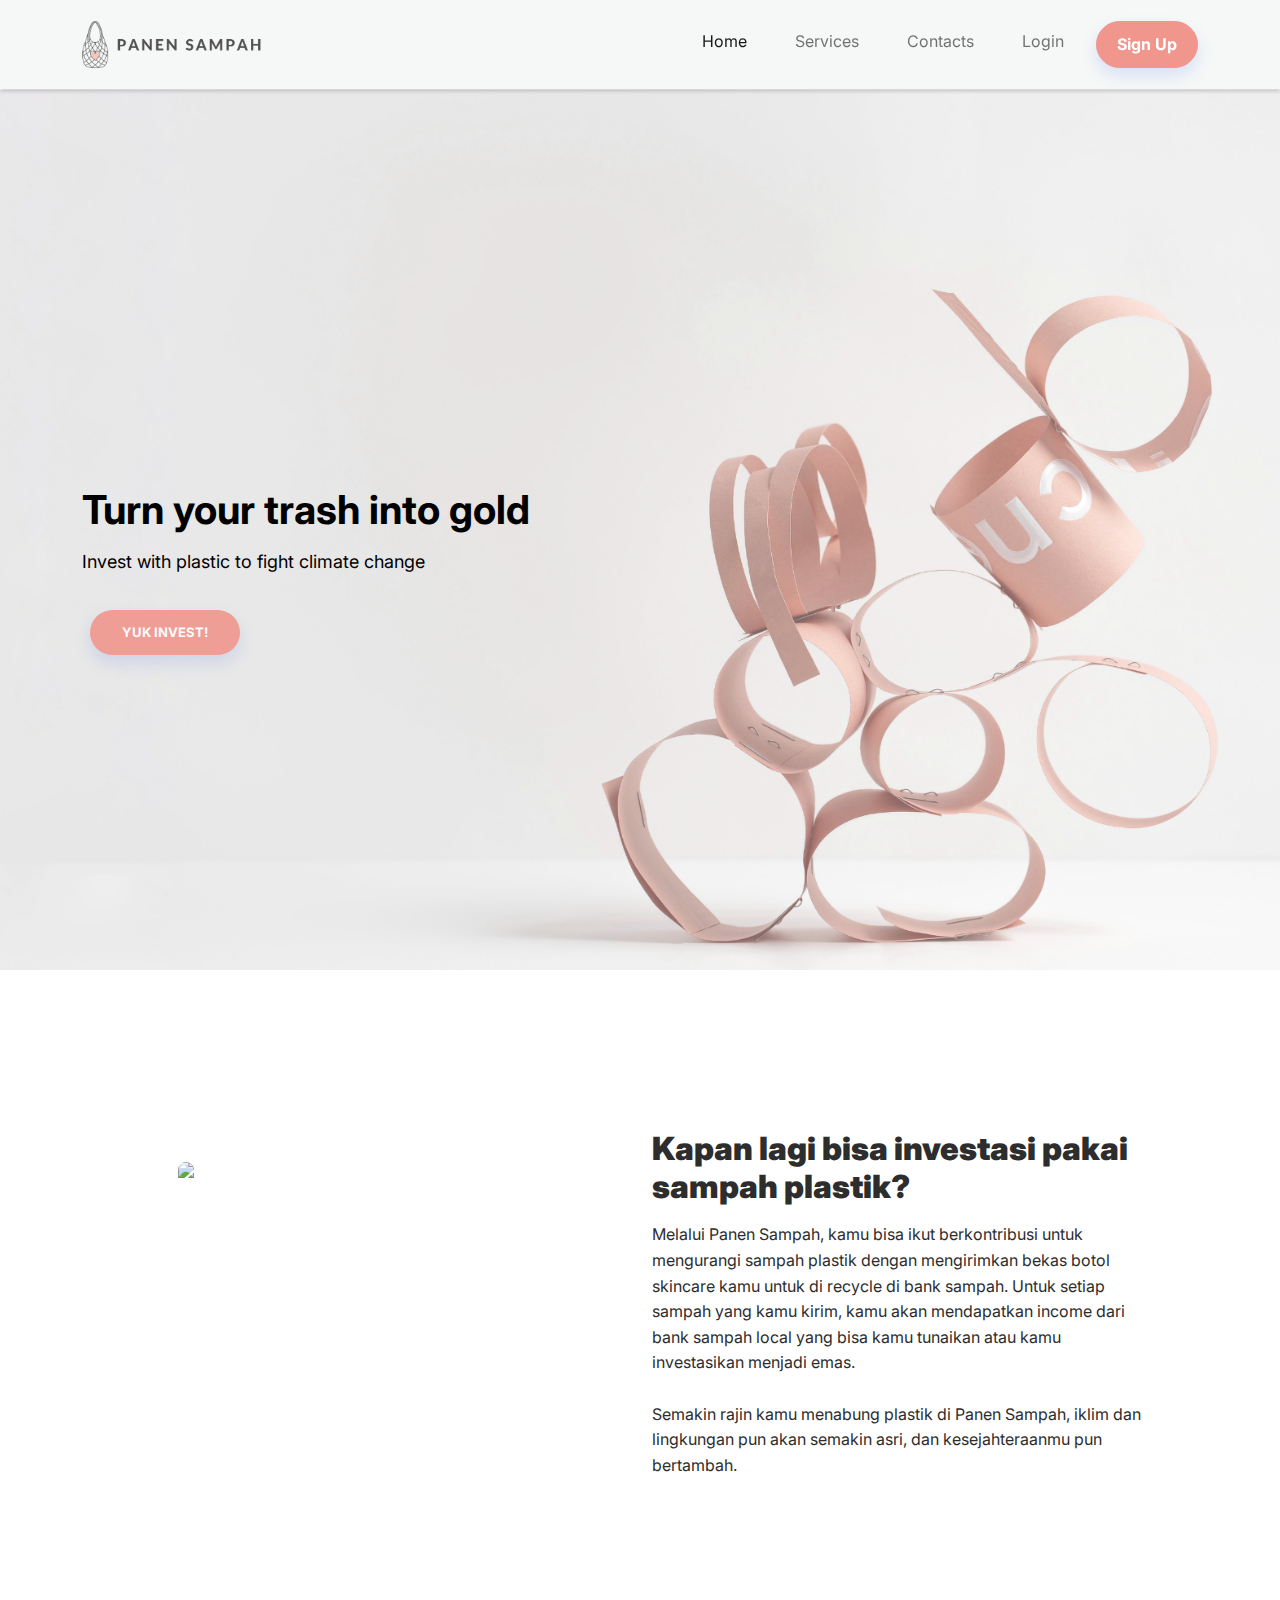
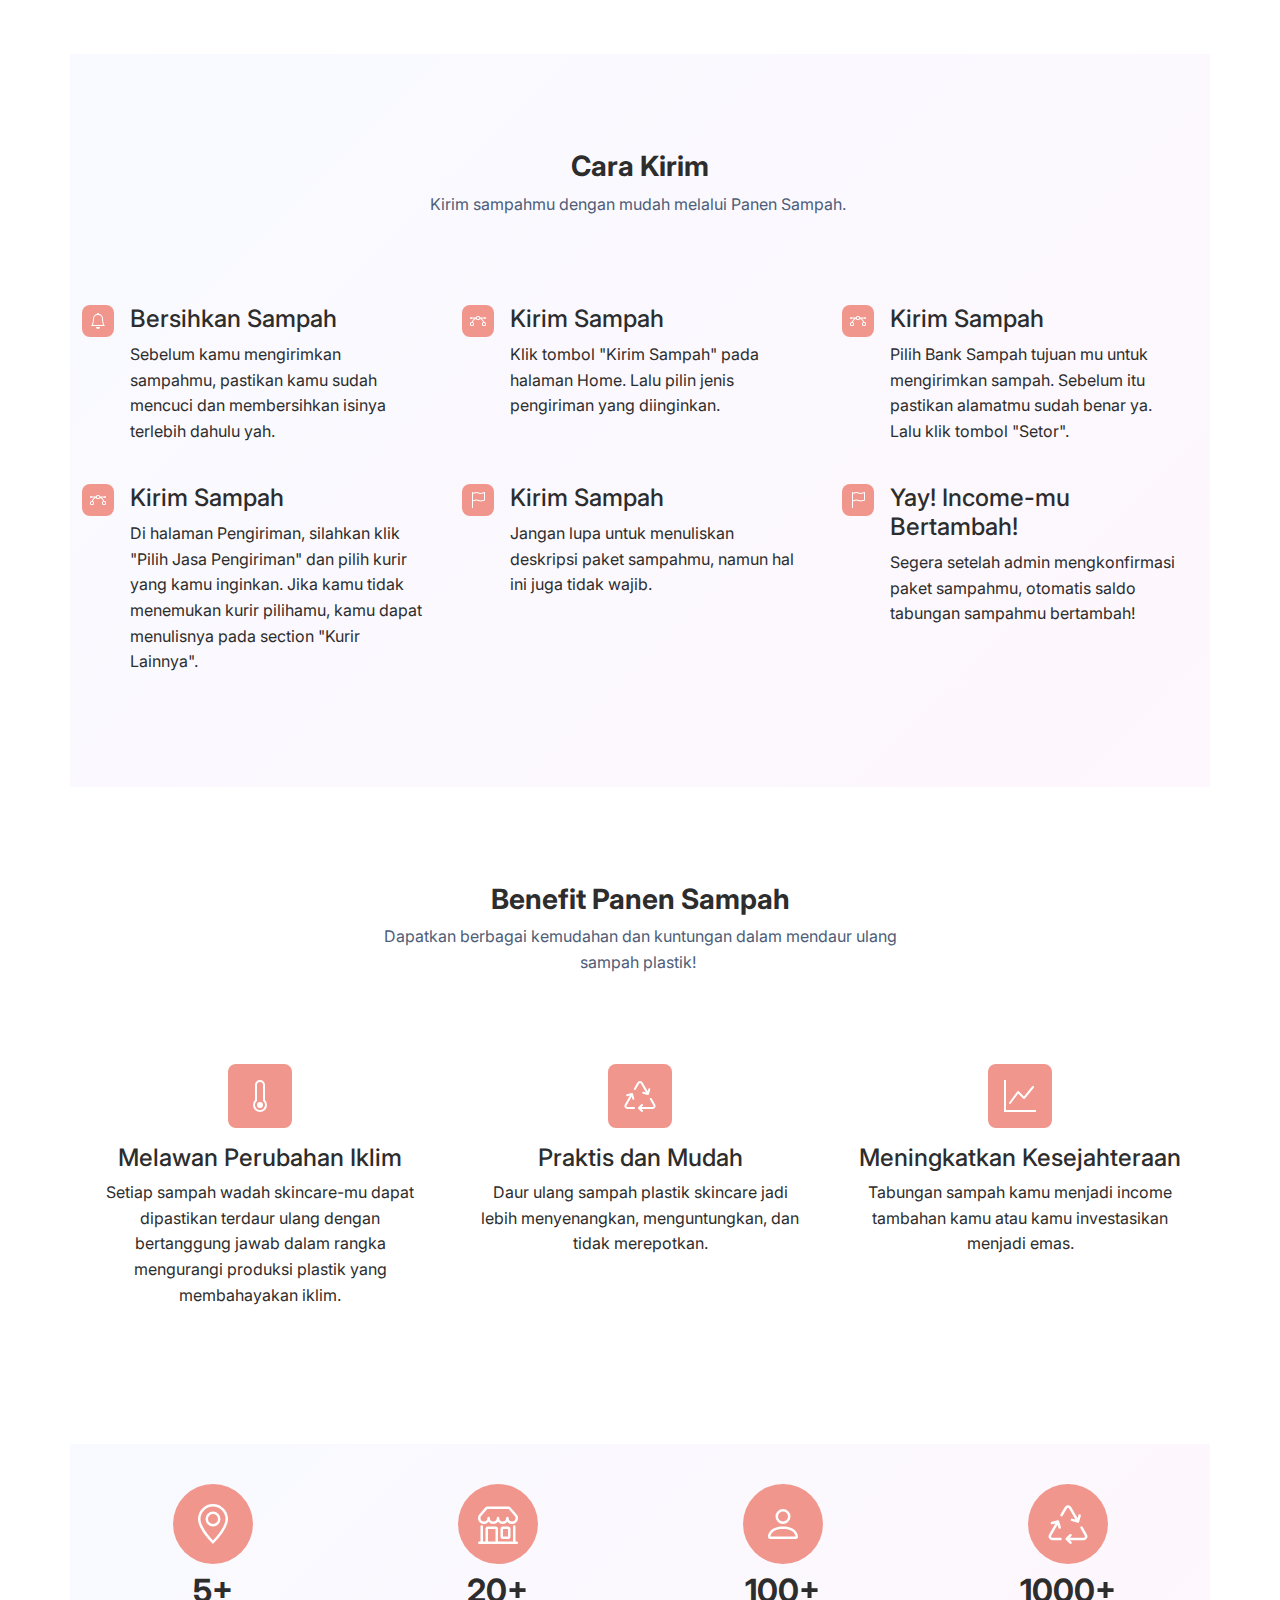
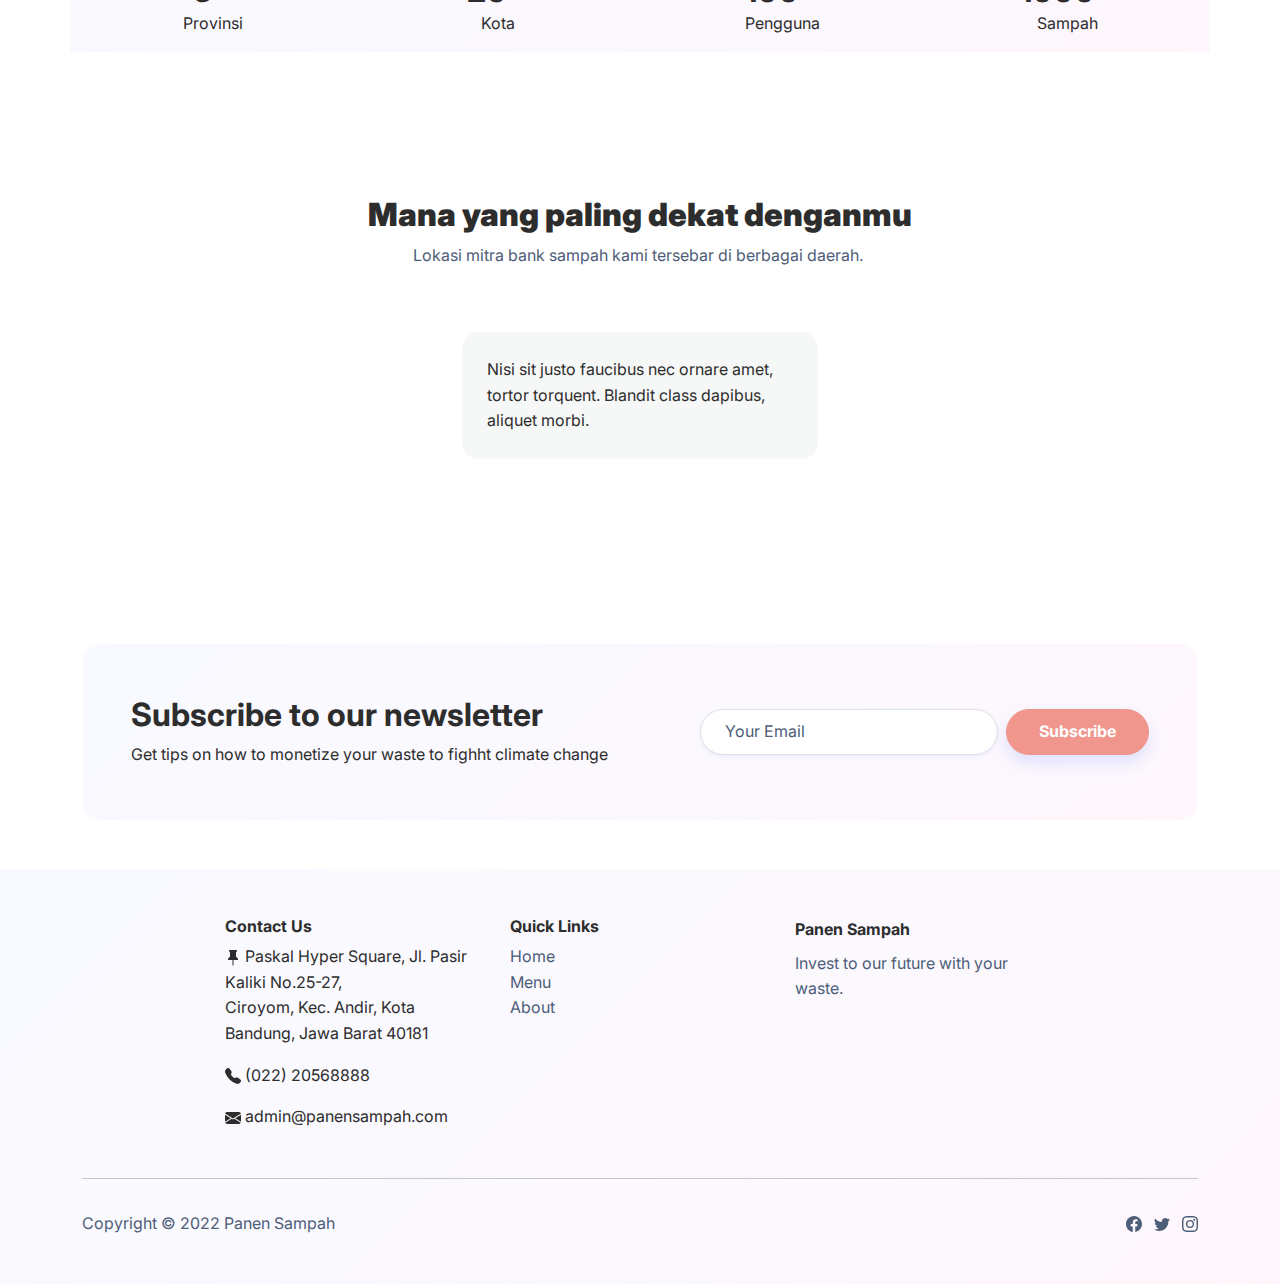
==== commit 33e59213: "icon" ====
--- a/index.html
+++ b/index.html
@@ -200,46 +200,46 @@
         <div class="row gy-4 row-cols-2 row-cols-md-4  bg-primary-gradient">
             <div class="col">
                 <div class="text-center d-flex flex-column justify-content-center align-items-center py-3">
-                    <div class="bs-icon-xl bs-icon-circle bs-icon-primary d-flex flex-shrink-0 justify-content-center align-items-center d-inline-block mb-2 bs-icon lg"><svg xmlns="http://www.w3.org/2000/svg" width="1em" height="1em" fill="currentColor" viewBox="0 0 16 16" class="bi bi-bell">
-                            <path d="M8 16a2 2 0 0 0 2-2H6a2 2 0 0 0 2 2zM8 1.918l-.797.161A4.002 4.002 0 0 0 4 6c0 .628-.134 2.197-.459 3.742-.16.767-.376 1.566-.663 2.258h10.244c-.287-.692-.502-1.49-.663-2.258C12.134 8.197 12 6.628 12 6a4.002 4.002 0 0 0-3.203-3.92L8 1.917zM14.22 12c.223.447.481.801.78 1H1c.299-.199.557-.553.78-1C2.68 10.2 3 6.88 3 6c0-2.42 1.72-4.44 4.005-4.901a1 1 0 1 1 1.99 0A5.002 5.002 0 0 1 13 6c0 .88.32 4.2 1.22 6z"></path>
-                        </svg></div>
-                    <div class="px-3">
-                        <h2 class="fw-bold mb-0">123+</h2>
-                        <p class="mb-0">Erat netus</p>
+                    <div class="bs-icon-xl bs-icon-circle bs-icon-primary d-flex flex-shrink-0 justify-content-center align-items-center d-inline-block mb-2 bs-icon lg"><svg class="bi bi-geo-alt" xmlns="http://www.w3.org/2000/svg" width="1em" height="1em" fill="currentColor" viewBox="0 0 16 16">
+                        <path d="M12.166 8.94c-.524 1.062-1.234 2.12-1.96 3.07A31.493 31.493 0 0 1 8 14.58a31.481 31.481 0 0 1-2.206-2.57c-.726-.95-1.436-2.008-1.96-3.07C3.304 7.867 3 6.862 3 6a5 5 0 0 1 10 0c0 .862-.305 1.867-.834 2.94zM8 16s6-5.686 6-10A6 6 0 0 0 2 6c0 4.314 6 10 6 10z"></path>
+                        <path d="M8 8a2 2 0 1 1 0-4 2 2 0 0 1 0 4zm0 1a3 3 0 1 0 0-6 3 3 0 0 0 0 6z"></path>
+                    </svg></div>
+                    <div class="px-3">
+                        <h2 class="fw-bold mb-0">5+</h2>
+                        <p class="mb-0">Provinsi</p>
                     </div>
                 </div>
             </div>
             <div class="col">
                 <div class="text-center d-flex flex-column justify-content-center align-items-center py-3">
-                    <div class="bs-icon-xl bs-icon-circle bs-icon-primary d-flex flex-shrink-0 justify-content-center align-items-center d-inline-block mb-2 bs-icon lg"><svg xmlns="http://www.w3.org/2000/svg" width="1em" height="1em" fill="currentColor" viewBox="0 0 16 16" class="bi bi-bezier">
-                            <path fill-rule="evenodd" d="M0 10.5A1.5 1.5 0 0 1 1.5 9h1A1.5 1.5 0 0 1 4 10.5v1A1.5 1.5 0 0 1 2.5 13h-1A1.5 1.5 0 0 1 0 11.5v-1zm1.5-.5a.5.5 0 0 0-.5.5v1a.5.5 0 0 0 .5.5h1a.5.5 0 0 0 .5-.5v-1a.5.5 0 0 0-.5-.5h-1zm10.5.5A1.5 1.5 0 0 1 13.5 9h1a1.5 1.5 0 0 1 1.5 1.5v1a1.5 1.5 0 0 1-1.5 1.5h-1a1.5 1.5 0 0 1-1.5-1.5v-1zm1.5-.5a.5.5 0 0 0-.5.5v1a.5.5 0 0 0 .5.5h1a.5.5 0 0 0 .5-.5v-1a.5.5 0 0 0-.5-.5h-1zM6 4.5A1.5 1.5 0 0 1 7.5 3h1A1.5 1.5 0 0 1 10 4.5v1A1.5 1.5 0 0 1 8.5 7h-1A1.5 1.5 0 0 1 6 5.5v-1zM7.5 4a.5.5 0 0 0-.5.5v1a.5.5 0 0 0 .5.5h1a.5.5 0 0 0 .5-.5v-1a.5.5 0 0 0-.5-.5h-1z"></path>
-                            <path d="M6 4.5H1.866a1 1 0 1 0 0 1h2.668A6.517 6.517 0 0 0 1.814 9H2.5c.123 0 .244.015.358.043a5.517 5.517 0 0 1 3.185-3.185A1.503 1.503 0 0 1 6 5.5v-1zm3.957 1.358A1.5 1.5 0 0 0 10 5.5v-1h4.134a1 1 0 1 1 0 1h-2.668a6.517 6.517 0 0 1 2.72 3.5H13.5c-.123 0-.243.015-.358.043a5.517 5.517 0 0 0-3.185-3.185z"></path>
-                        </svg></div>
-                    <div class="px-3">
-                        <h2 class="fw-bold mb-0">45+</h2>
-                        <p class="mb-0">Erat netus</p>
+                    <div class="bs-icon-xl bs-icon-circle bs-icon-primary d-flex flex-shrink-0 justify-content-center align-items-center d-inline-block mb-2 bs-icon lg"><svg class="bi bi-shop" xmlns="http://www.w3.org/2000/svg" width="1em" height="1em" fill="currentColor" viewBox="0 0 16 16">
+                        <path d="M2.97 1.35A1 1 0 0 1 3.73 1h8.54a1 1 0 0 1 .76.35l2.609 3.044A1.5 1.5 0 0 1 16 5.37v.255a2.375 2.375 0 0 1-4.25 1.458A2.371 2.371 0 0 1 9.875 8 2.37 2.37 0 0 1 8 7.083 2.37 2.37 0 0 1 6.125 8a2.37 2.37 0 0 1-1.875-.917A2.375 2.375 0 0 1 0 5.625V5.37a1.5 1.5 0 0 1 .361-.976l2.61-3.045zm1.78 4.275a1.375 1.375 0 0 0 2.75 0 .5.5 0 0 1 1 0 1.375 1.375 0 0 0 2.75 0 .5.5 0 0 1 1 0 1.375 1.375 0 1 0 2.75 0V5.37a.5.5 0 0 0-.12-.325L12.27 2H3.73L1.12 5.045A.5.5 0 0 0 1 5.37v.255a1.375 1.375 0 0 0 2.75 0 .5.5 0 0 1 1 0zM1.5 8.5A.5.5 0 0 1 2 9v6h1v-5a1 1 0 0 1 1-1h3a1 1 0 0 1 1 1v5h6V9a.5.5 0 0 1 1 0v6h.5a.5.5 0 0 1 0 1H.5a.5.5 0 0 1 0-1H1V9a.5.5 0 0 1 .5-.5zM4 15h3v-5H4v5zm5-5a1 1 0 0 1 1-1h2a1 1 0 0 1 1 1v3a1 1 0 0 1-1 1h-2a1 1 0 0 1-1-1v-3zm3 0h-2v3h2v-3z"></path>
+                    </svg></div>
+                    <div class="px-3">
+                        <h2 class="fw-bold mb-0">20+</h2>
+                        <p class="mb-0">Kota</p>
                     </div>
                 </div>
             </div>
             <div class="col">
                 <div class="text-center d-flex flex-column justify-content-center align-items-center py-3">
-                    <div class="bs-icon-xl bs-icon-circle bs-icon-primary d-flex flex-shrink-0 justify-content-center align-items-center d-inline-block mb-2 bs-icon lg"><svg xmlns="http://www.w3.org/2000/svg" width="1em" height="1em" fill="currentColor" viewBox="0 0 16 16" class="bi bi-cup">
-                            <path d="M1 2a1 1 0 0 1 1-1h11a1 1 0 0 1 1 1v1h.5A1.5 1.5 0 0 1 16 4.5v7a1.5 1.5 0 0 1-1.5 1.5h-.55a2.5 2.5 0 0 1-2.45 2h-8A2.5 2.5 0 0 1 1 12.5V2zm13 10h.5a.5.5 0 0 0 .5-.5v-7a.5.5 0 0 0-.5-.5H14v8zM13 2H2v10.5A1.5 1.5 0 0 0 3.5 14h8a1.5 1.5 0 0 0 1.5-1.5V2z"></path>
-                        </svg></div>
-                    <div class="px-3">
-                        <h2 class="fw-bold mb-0">67+</h2>
-                        <p class="mb-0">Erat netus</p>
+                    <div class="bs-icon-xl bs-icon-circle bs-icon-primary d-flex flex-shrink-0 justify-content-center align-items-center d-inline-block mb-2 bs-icon lg"><svg class="bi bi-person" xmlns="http://www.w3.org/2000/svg" width="1em" height="1em" fill="currentColor" viewBox="0 0 16 16">
+                        <path d="M8 8a3 3 0 1 0 0-6 3 3 0 0 0 0 6zm2-3a2 2 0 1 1-4 0 2 2 0 0 1 4 0zm4 8c0 1-1 1-1 1H3s-1 0-1-1 1-4 6-4 6 3 6 4zm-1-.004c-.001-.246-.154-.986-.832-1.664C11.516 10.68 10.289 10 8 10c-2.29 0-3.516.68-4.168 1.332-.678.678-.83 1.418-.832 1.664h10z"></path>
+                    </svg></div>
+                    <div class="px-3">
+                        <h2 class="fw-bold mb-0">100+</h2>
+                        <p class="mb-0">Pengguna</p>
                     </div>
                 </div>
             </div>
             <div class="col">
                 <div class="text-center d-flex flex-column justify-content-center align-items-center py-3">
-                    <div class="bs-icon-xl bs-icon-circle bs-icon-primary d-flex flex-shrink-0 justify-content-center align-items-center d-inline-block mb-2 bs-icon lg"><svg xmlns="http://www.w3.org/2000/svg" width="1em" height="1em" fill="currentColor" viewBox="0 0 16 16" class="bi bi-cart2">
-                            <path d="M0 2.5A.5.5 0 0 1 .5 2H2a.5.5 0 0 1 .485.379L2.89 4H14.5a.5.5 0 0 1 .485.621l-1.5 6A.5.5 0 0 1 13 11H4a.5.5 0 0 1-.485-.379L1.61 3H.5a.5.5 0 0 1-.5-.5zM3.14 5l1.25 5h8.22l1.25-5H3.14zM5 13a1 1 0 1 0 0 2 1 1 0 0 0 0-2zm-2 1a2 2 0 1 1 4 0 2 2 0 0 1-4 0zm9-1a1 1 0 1 0 0 2 1 1 0 0 0 0-2zm-2 1a2 2 0 1 1 4 0 2 2 0 0 1-4 0z"></path>
-                        </svg></div>
-                    <div class="px-3">
-                        <h2 class="fw-bold mb-0">89</h2>
-                        <p class="mb-0">Erat netus</p>
+                    <div class="bs-icon-xl bs-icon-circle bs-icon-primary d-flex flex-shrink-0 justify-content-center align-items-center d-inline-block mb-2 bs-icon lg"><svg class="bi bi-recycle" xmlns="http://www.w3.org/2000/svg" width="1em" height="1em" fill="currentColor" viewBox="0 0 16 16">
+                        <path d="M9.302 1.256a1.5 1.5 0 0 0-2.604 0l-1.704 2.98a.5.5 0 0 0 .869.497l1.703-2.981a.5.5 0 0 1 .868 0l2.54 4.444-1.256-.337a.5.5 0 1 0-.26.966l2.415.647a.5.5 0 0 0 .613-.353l.647-2.415a.5.5 0 1 0-.966-.259l-.333 1.242-2.532-4.431zM2.973 7.773l-1.255.337a.5.5 0 1 1-.26-.966l2.416-.647a.5.5 0 0 1 .612.353l.647 2.415a.5.5 0 0 1-.966.259l-.333-1.242-2.545 4.454a.5.5 0 0 0 .434.748H5a.5.5 0 0 1 0 1H1.723A1.5 1.5 0 0 1 .421 12.24l2.552-4.467zm10.89 1.463a.5.5 0 1 0-.868.496l1.716 3.004a.5.5 0 0 1-.434.748h-5.57l.647-.646a.5.5 0 1 0-.708-.707l-1.5 1.5a.498.498 0 0 0 0 .707l1.5 1.5a.5.5 0 1 0 .708-.707l-.647-.647h5.57a1.5 1.5 0 0 0 1.302-2.244l-1.716-3.004z"></path>
+                    </svg></div>
+                    <div class="px-3">
+                        <h2 class="fw-bold mb-0">1000+</h2>
+                        <p class="mb-0">Sampah</p>
                     </div>
                 </div>
             </div>
@@ -250,8 +250,8 @@
         <div class="container py-5">
             <div class="row mb-5">
                 <div class="col-md-8 col-xl-6 text-center mx-auto">
-                    <h2 class="fw-bold"><strong>Dimana kamu menemukan kami</strong></h2>
-                    <p class="text-muted w-lg-50">No matter the project, our team can handle it.&nbsp;</p>
+                    <h2 class="fw-bold"><strong>Mana yang paling dekat denganmu</strong></h2>
+                    <p class="text-muted w-lg-50">Lokasi mitra bank sampah kami tersebar di berbagai daerah.&nbsp;</p>
                 </div>
             </div>
             <div class="row row-cols-1 row-cols-sm-2 row-cols-lg-3 d-sm-flex justify-content-sm-center">
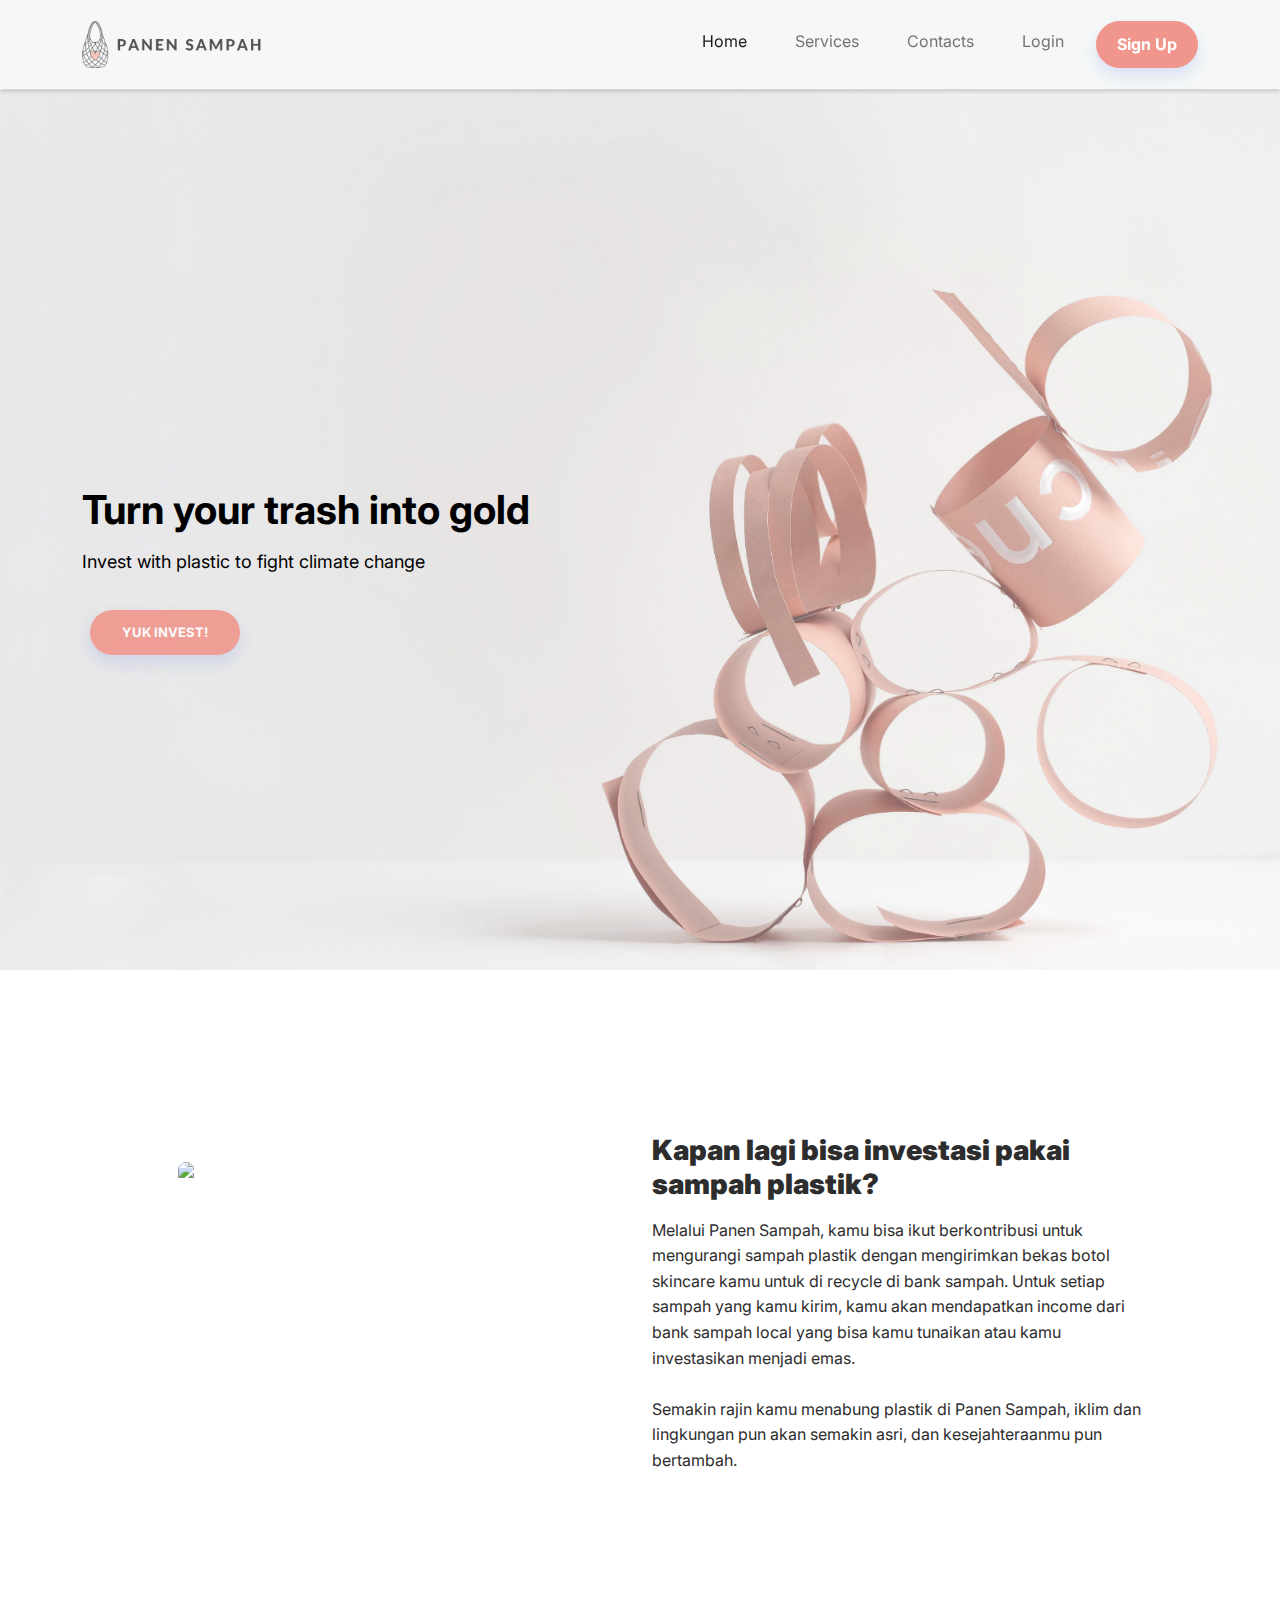
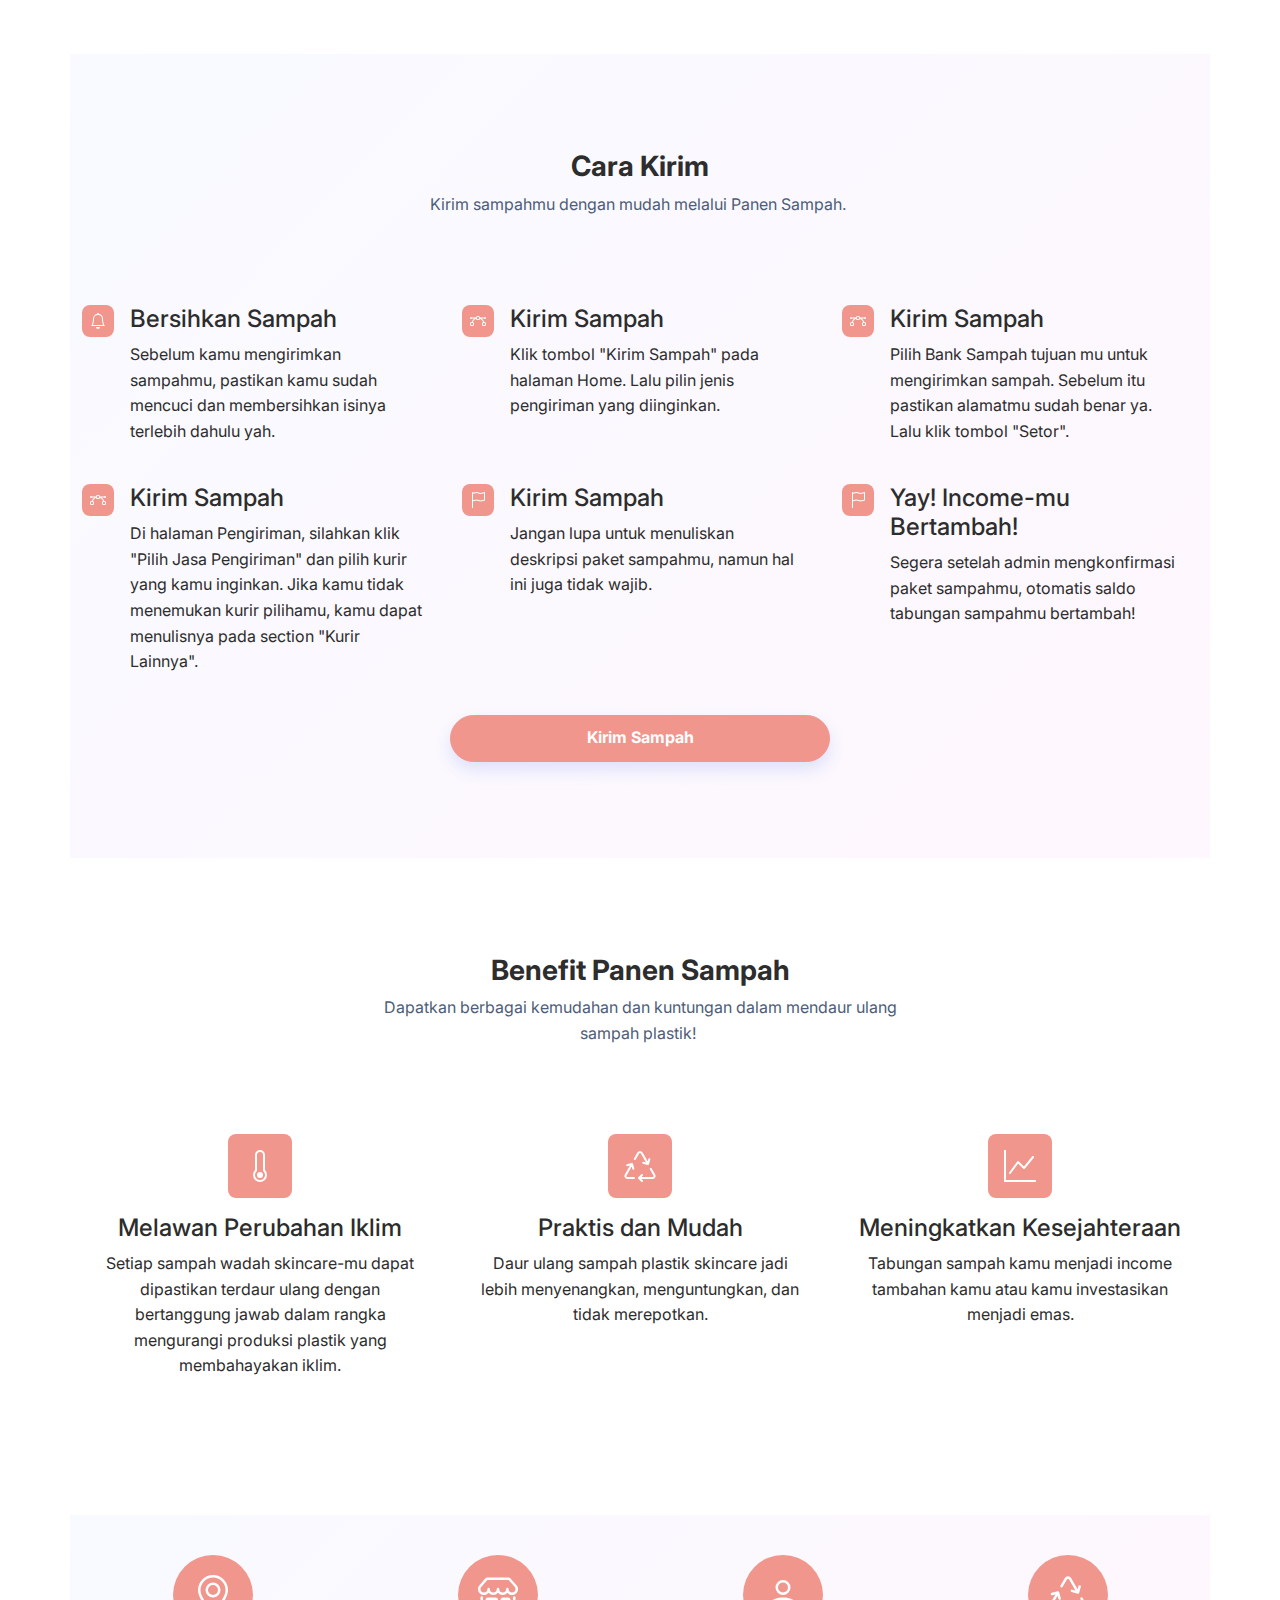
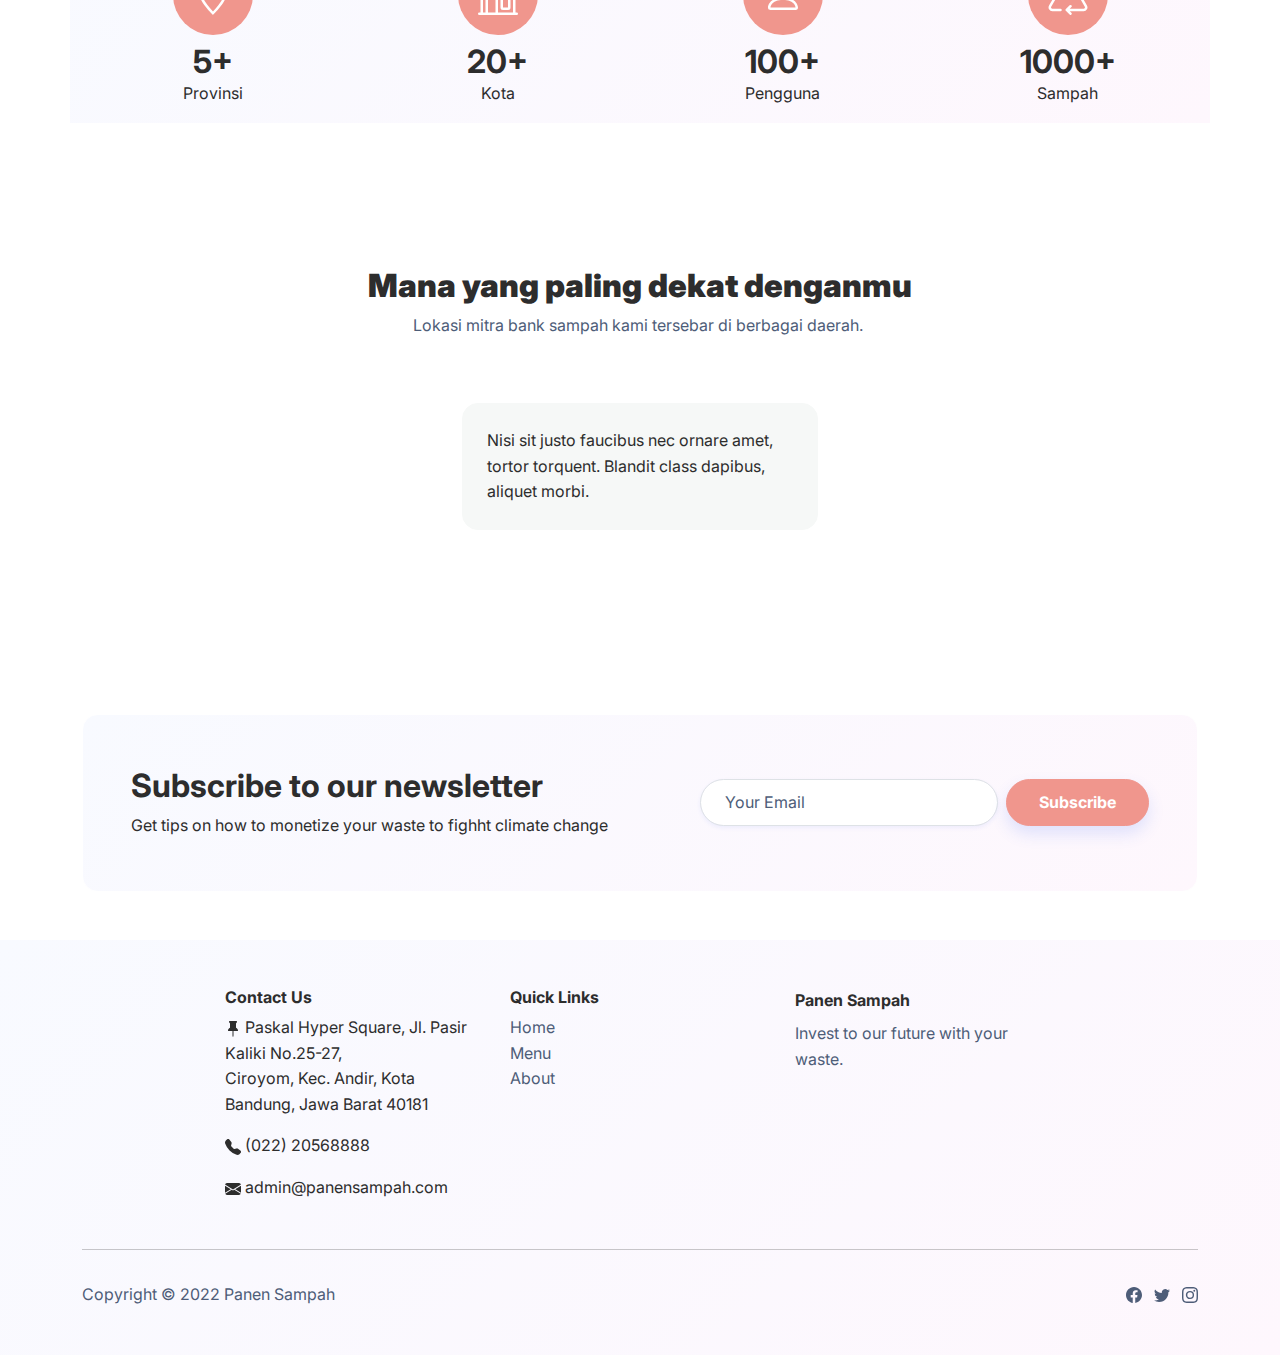
==== commit 8b68c1de: "updatee" ====
--- a/index.html
+++ b/index.html
@@ -23,7 +23,7 @@
             <div id="navbarTogglerDemo02"" class="collapse navbar-collapse">
                 <ul class="navbar-nav ms-auto">
                     <li class="nav-item"><a class="nav-link active" href="index.html">Home</a></li>
-                    <li class="nav-item"><a class="nav-link" href="#">Services</a></li>
+                    <li class="nav-item"><a class="nav-link" href="services.html">Services</a></li>
                     <li class="nav-item"><a class="nav-link" href="contacts.html">Contacts</a></li>
                     <li class="nav-item"><a class="nav-link" href="login.html">Login</a></li>
                     <li class="nav-item"><button onclick="location.href='signup.html'" class="btn btn-primary shadow ms-2" type="button" style="font-size: 16px;padding-right: 20px;padding-left: 20px;">Sign Up</button></li>
@@ -53,7 +53,7 @@
             </div>
             <div class="col-md-6 d-md-flex align-items-md-center">
                 <div style="max-width: 350px;">
-                    <h2 class="fw-bold" style="width: 500px;"><strong>Kapan lagi bisa investasi pakai sampah plastik?</strong></h2>
+                    <h3 class="fw-bold" style="width: 500px;"><strong>Kapan lagi bisa investasi pakai sampah plastik?</strong></h3>
                     <p class="my-3" style="width: 500px;">Melalui Panen Sampah, kamu bisa ikut berkontribusi untuk mengurangi sampah plastik dengan mengirimkan bekas botol skincare kamu untuk di recycle di bank sampah. Untuk setiap sampah yang kamu kirim, kamu akan mendapatkan income dari bank sampah local yang bisa kamu tunaikan atau kamu investasikan menjadi emas. 
                         <br><br>
                         Semakin rajin kamu menabung plastik di Panen Sampah, iklim dan lingkungan pun akan semakin asri, dan kesejahteraanmu pun bertambah.</p>
@@ -147,6 +147,7 @@
                     </div>
                 </div>
             </div>
+            <button class="btn btn-primary shadow" type="button">Kirim Sampah</button>
         </div>
     </div>
 
